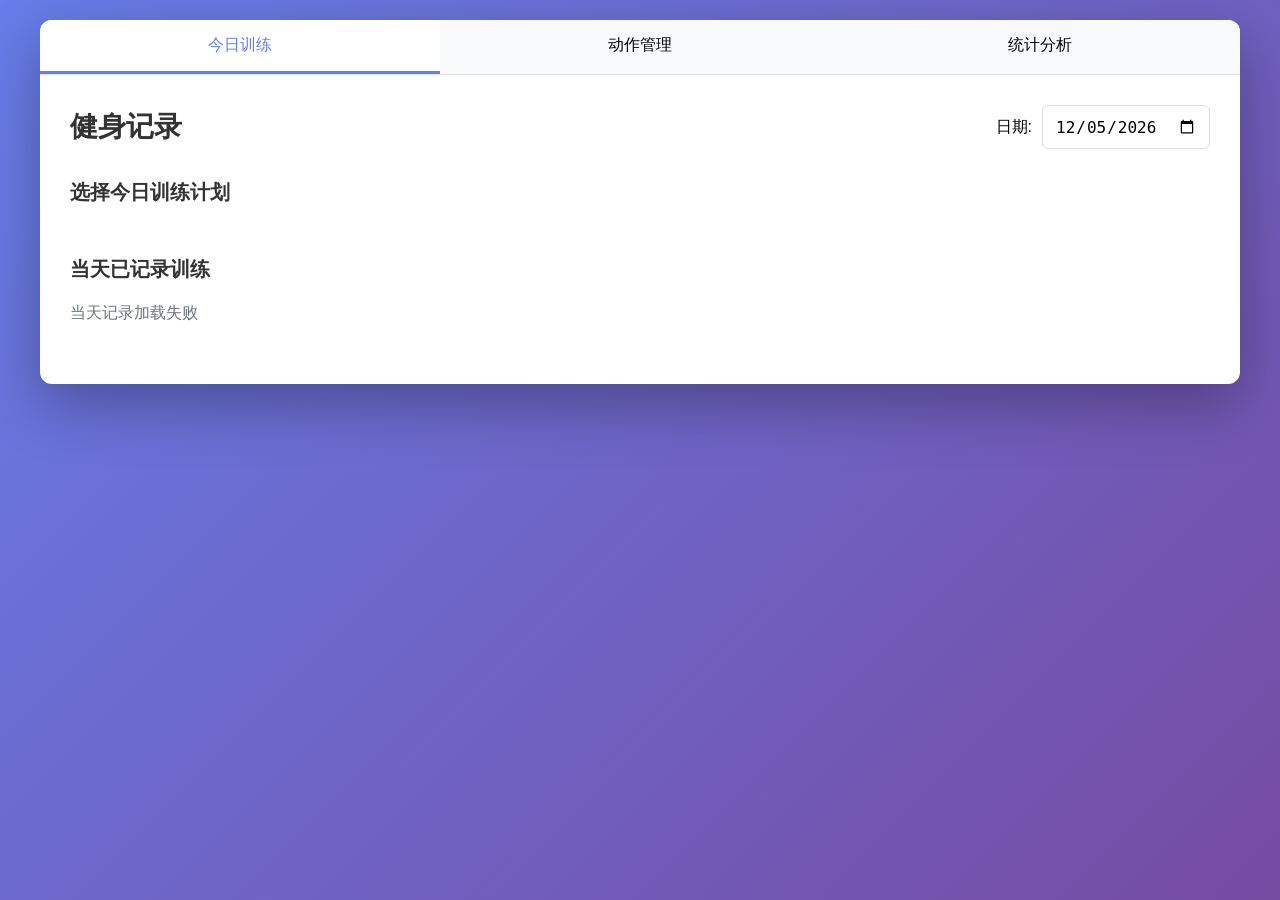
==== backend/frontend/index.html @ 57dc1bd8 "Initial fitness tracker snapshot" ====
<!DOCTYPE html>
<html lang="zh-CN">
<head>
    <meta charset="UTF-8">
    <meta name="viewport" content="width=device-width, initial-scale=1.0">
    <title>健身记录</title>
    <link rel="stylesheet" href="styles.css">
</head>
<body>
    <div class="container">
        <!-- 导航 -->
        <nav class="nav">
            <button class="nav-btn active" data-page="training">今日训练</button>
            <button class="nav-btn" data-page="exercises">动作管理</button>
            <button class="nav-btn" data-page="statistics">统计分析</button>
        </nav>

        <!-- 今日训练页面 -->
        <div id="page-training" class="page active">
            <div class="header">
                <h1>健身记录</h1>
                <div class="date-display">
                    <label>日期:</label>
                    <input type="date" id="training-date" />
                </div>
            </div>

            <div class="section">
                <h2>选择今日训练计划</h2>
                <div id="groups-container" class="groups-grid">
                    <!-- 动态加载动作组 -->
                </div>
            </div>

            <div class="section">
                <h2>当天已记录训练</h2>
                <div id="date-sessions-container" class="groups-grid">
                    <!-- 动态加载某天已保存训练 -->
                </div>
            </div>
        </div>

        <!-- 训练详情页面 (点击动作组后显示) -->
        <div id="page-training-detail" class="page">
            <div class="header">
                <button id="back-to-groups" class="back-btn">← 返回</button>
                <h1 id="group-name">胸肌训练</h1>
                <div class="date-display">
                    <input type="date" id="detail-date" />
                    <label>训练时长:</label>
                    <input type="number" inputmode="numeric" id="training-duration" value="40" min="1" />
                    <span class="unit-label-inline">分钟</span>
                </div>
            </div>

            <div id="exercises-list" class="exercises-list">
                <!-- 动态加载动作 -->
            </div>

            <div class="actions">
                <button id="cancel-session" class="btn btn-secondary">取消</button>
                <button id="save-session" class="btn btn-primary">保存本次训练</button>
            </div>
        </div>

        <!-- 动作管理页面 -->
        <div id="page-exercises" class="page">
            <div class="header">
                <h1>动作管理</h1>
                <button id="add-exercise-btn" class="btn btn-primary">添加动作</button>
            </div>

            <div class="section">
                <h2>动作库</h2>
                <div id="exercises-table-container"></div>
            </div>

            <div class="section">
                <h2>动作组</h2>
                <div id="groups-table-container"></div>
                <button id="add-group-btn" class="btn btn-primary">添加动作组</button>
            </div>
        </div>

        <!-- 统计分析页面 -->
        <div id="page-statistics" class="page">
            <div class="header">
                <h1>📊 统计分析</h1>
                <div class="date-display">
                    <label>统计周期:</label>
                    <select id="stats-period">
                        <option value="7">最近7天</option>
                        <option value="30" selected>最近30天</option>
                        <option value="90">最近90天</option>
                    </select>
                    <label>指数分位:</label>
                    <select id="stats-percentile">
                        <option value="95" selected>P95</option>
                        <option value="99">P99</option>
                    </select>
                </div>
            </div>

            <div class="stats-filter">
                <h2>筛选条件</h2>
                <select id="stats-type">
                    <option value="overview">总览统计</option>
                    <option value="muscle">按肌肉群筛选</option>
                    <option value="exercise">按动作筛选</option>
                </select>

                <select id="stats-target">
                    <option value="">全部</option>
                    <!-- 动态加载选项 -->
                </select>
            </div>

            <div class="stats-dashboard">
                <!-- 动态加载总体统计和最佳表现 -->
            </div>

            <div id="exercise-trend-section" class="stats-section" style="display: none;">
                <div class="section-title-row">
                    <h2>📈 动作趋势</h2>
                    <select id="exercise-trend-mode">
                        <option value="best" selected>最佳表现</option>
                        <option value="total">总容量</option>
                    </select>
                </div>
                <div id="volume-chart" class="chart-container-large">
                    <!-- 动作趋势图 -->
                </div>
            </div>

            <div class="stats-section">
                <h2>📅 训练日历</h2>
                <div id="training-calendar" class="calendar-view">
                    <!-- 训练日历 -->
                </div>
            </div>

            <div class="stats-section">
                <h2>📋 当天组明细</h2>
                <div id="day-records" class="day-records">
                    <p style="color: #6c757d;">点击训练日历中的日期查看当天组数</p>
                </div>
            </div>

            <div class="stats-actions">
                <button class="btn btn-primary" onclick="exportStatsReport()">📥 导出统计报告</button>
                <button class="btn btn-secondary" onclick="refreshStats()">🔄 刷新统计</button>
            </div>
        </div>

    </div>

    <!-- 添加动作弹窗 -->
    <div id="exercise-modal" class="modal">
        <div class="modal-content">
            <h2 id="exercise-modal-title">添加动作</h2>
            <form id="exercise-form">
                <div class="form-group">
                    <label>动作名称</label>
                    <input type="text" id="exercise-name" required />
                </div>
                <div class="form-group">
                    <label>训练肌肉部位</label>
                    <input type="text" id="exercise-muscle" required placeholder="如：胸肌、背部、腿部" />
                </div>
                <div class="form-group">
                    <label>单位类型</label>
                    <select id="exercise-unit" required>
                        <option value="kg">重量 (kg)</option>
                        <option value="reps">次数 (次)</option>
                        <option value="duration">持续时间 (秒)</option>
                    </select>
                </div>
                <div class="form-actions">
                    <button type="button" class="btn btn-secondary" onclick="closeModal('exercise-modal')">取消</button>
                    <button type="submit" class="btn btn-primary">保存</button>
                </div>
            </form>
        </div>
    </div>

    <!-- 添加动作组弹窗 -->
    <div id="group-modal" class="modal">
        <div class="modal-content">
            <h2 id="group-modal-title">添加动作组</h2>
            <form id="group-form">
                <div class="form-group">
                    <label>动作组名称</label>
                    <input type="text" id="group-form-name" required placeholder="如：胸肌训练" />
                </div>
                <div class="form-group">
                    <label>选择动作</label>
                    <div id="exercise-checkboxes" class="checkbox-list">
                        <!-- 动态加载动作复选框 -->
                    </div>
                </div>
                <div class="form-actions">
                    <button type="button" class="btn btn-secondary" onclick="closeModal('group-modal')">取消</button>
                    <button type="submit" class="btn btn-primary">保存</button>
                </div>
            </form>
        </div>
    </div>

    <script src="app.js"></script>
    <script src="stats.js"></script>
</body>
</html>
---- backend/frontend/styles.css ----
* {
    margin: 0;
    padding: 0;
    box-sizing: border-box;
    -webkit-tap-highlight-color: transparent;
}

body {
    font-family: -apple-system, BlinkMacSystemFont, 'Segoe UI', Roboto, 'Helvetica Neue', Arial, sans-serif;
    background: linear-gradient(135deg, #667eea 0%, #764ba2 100%);
    min-height: 100vh;
    padding: 20px;
    touch-action: manipulation;
}

.container {
    max-width: 1200px;
    margin: 0 auto;
    background: white;
    border-radius: 12px;
    box-shadow: 0 20px 60px rgba(0,0,0,0.3);
    overflow: hidden;
}

/* 导航 */
.nav {
    display: flex;
    background: #f8f9fa;
    border-bottom: 1px solid #dee2e6;
    position: sticky;
    top: 0;
    z-index: 20;
}

.nav-btn {
    flex: 1;
    padding: 15px;
    min-height: 52px;
    border: none;
    background: transparent;
    cursor: pointer;
    font-size: 16px;
    font-weight: 500;
    transition: all 0.3s;
    border-bottom: 3px solid transparent;
}

.nav-btn:hover {
    background: #e9ecef;
}

.nav-btn.active {
    background: white;
    border-bottom-color: #667eea;
    color: #667eea;
}

/* 页面 */
.page {
    display: none;
    padding: 30px;
}

.page.active {
    display: block;
}

/* 头部 */
.header {
    display: flex;
    justify-content: space-between;
    align-items: center;
    margin-bottom: 30px;
}

.header h1 {
    color: #333;
    font-size: 28px;
}

.date-display {
    display: flex;
    align-items: center;
    flex-wrap: wrap;
    gap: 10px;
}

.date-display input,
.date-display select {
    padding: 8px 12px;
    border: 1px solid #ddd;
    border-radius: 6px;
    font-size: 16px;
    min-height: 44px;
}

#training-duration {
    width: 86px;
}

.unit-label-inline {
    color: #667eea;
    font-size: 14px;
    font-weight: 600;
}

.back-btn {
    padding: 8px 16px;
    min-height: 44px;
    background: #6c757d;
    color: white;
    border: none;
    border-radius: 6px;
    cursor: pointer;
    font-size: 14px;
}

.back-btn:hover {
    background: #5a6268;
}

/* 按钮 */
.btn {
    padding: 10px 20px;
    min-height: 44px;
    border: none;
    border-radius: 6px;
    cursor: pointer;
    font-size: 14px;
    font-weight: 500;
    transition: all 0.3s;
}

.btn-primary {
    background: #667eea;
    color: white;
}

.btn-primary:hover {
    background: #5568d3;
    transform: translateY(-1px);
}

.btn-secondary {
    background: #6c757d;
    color: white;
}

.btn-secondary:hover {
    background: #5a6268;
}

.btn-danger {
    background: #dc3545;
    color: white;
}

.btn-danger:hover {
    background: #c82333;
}

.btn-sm {
    padding: 6px 12px;
    font-size: 12px;
    margin: 0 4px;
}

/* 动作组卡片 */
.section {
    margin-bottom: 30px;
}

.section h2 {
    color: #333;
    margin-bottom: 20px;
    font-size: 20px;
}

.section-title-row {
    display: flex;
    align-items: center;
    justify-content: space-between;
    gap: 12px;
    margin-bottom: 20px;
}

.section-title-row h2 {
    margin-bottom: 0;
}

.section-title-row select {
    max-width: 160px;
}

.groups-grid {
    display: grid;
    grid-template-columns: repeat(auto-fill, minmax(200px, 1fr));
    gap: 20px;
}

.group-card {
    background: linear-gradient(135deg, #667eea 0%, #764ba2 100%);
    color: white;
    padding: 20px;
    border-radius: 10px;
    cursor: pointer;
    transition: transform 0.3s, box-shadow 0.3s;
}

.group-card:hover {
    transform: translateY(-5px);
    box-shadow: 0 10px 25px rgba(102, 126, 234, 0.4);
}

.group-card h3 {
    font-size: 18px;
    margin-bottom: 10px;
}

.group-card p {
    opacity: 0.9;
    font-size: 14px;
}

.history-exercise-list {
    line-height: 1.5;
    overflow-wrap: anywhere;
}

/* 训练详情 */
.exercises-list {
    display: flex;
    flex-direction: column;
    gap: 20px;
}

.exercise-card {
    border: 1px solid #e0e0e0;
    border-radius: 10px;
    padding: 20px;
    background: #f8f9fa;
}

.exercise-header {
    display: flex;
    justify-content: space-between;
    align-items: center;
    margin-bottom: 15px;
}

.exercise-header h3 {
    color: #333;
    font-size: 18px;
}

.last-date {
    color: #6c757d;
    font-size: 14px;
}

.last-records {
    background: white;
    padding: 12px;
    border-radius: 6px;
    margin-bottom: 15px;
    font-size: 14px;
    color: #495057;
}

.last-records strong {
    color: #333;
    display: block;
    margin-bottom: 10px;
}

.records-grid {
    display: flex;
    flex-wrap: wrap;
    gap: 15px;
}

.record-item {
    display: flex;
    flex-direction: column;
    gap: 4px;
    padding: 8px 12px;
    background: #f8f9fa;
    border-radius: 4px;
    border-left: 3px solid #667eea;
}

.set-label {
    font-size: 12px;
    color: #6c757d;
    font-weight: 500;
}

.set-value {
    font-size: 16px;
    color: #333;
    font-weight: 600;
}

.current-records {
    background: white;
    padding: 15px;
    border-radius: 6px;
}

.record-toolbar {
    display: flex;
    justify-content: space-between;
    align-items: center;
    gap: 12px;
    margin-bottom: 12px;
}

.record-toolbar strong {
    color: #333;
}

.record-actions {
    display: flex;
    flex-wrap: wrap;
    gap: 8px;
    justify-content: flex-end;
}

.add-set-btn {
    padding: 6px 12px;
    min-height: 40px;
    background: #28a745;
    color: white;
    border: none;
    border-radius: 4px;
    cursor: pointer;
    font-size: 12px;
    margin-bottom: 10px;
}

.add-set-btn:hover {
    background: #218838;
}

.ghost-set-btn {
    padding: 6px 12px;
    min-height: 40px;
    background: #eef1f4;
    color: #495057;
    border: 1px solid #d8dde3;
    border-radius: 4px;
    cursor: pointer;
    font-size: 12px;
}

.ghost-set-btn:hover {
    background: #e2e7ec;
}

.sets-list {
    display: flex;
    flex-direction: column;
    gap: 8px;
}

.current-set {
    display: flex;
    align-items: center;
    gap: 12px;
    padding: 12px;
    background: #f8f9fa;
    border-radius: 6px;
    flex-wrap: wrap;
}

.set-number-label {
    min-width: 70px;
    font-size: 14px;
    color: #495057;
    font-weight: 600;
    background: #e9ecef;
    padding: 6px 10px;
    border-radius: 4px;
    text-align: center;
}

.input-group {
    display: flex;
    align-items: center;
    gap: 6px;
}

.input-group label {
    font-size: 13px;
    color: #6c757d;
    font-weight: 500;
    min-width: 35px;
}

.current-set input {
    width: 70px;
    padding: 6px 8px;
    border: 1px solid #ddd;
    border-radius: 4px;
    font-size: 16px;
    text-align: center;
    min-height: 42px;
}

.current-set input:focus {
    outline: none;
    border-color: #667eea;
    box-shadow: 0 0 0 2px rgba(102, 126, 234, 0.2);
}

.unit-label {
    font-size: 13px;
    color: #667eea;
    font-weight: 600;
    min-width: 25px;
    background: #e9ecef;
    padding: 6px 8px;
    border-radius: 4px;
    text-align: center;
}

.delete-set-btn {
    padding: 4px 8px;
    min-height: 40px;
    background: #dc3545;
    color: white;
    border: none;
    border-radius: 4px;
    cursor: pointer;
    font-size: 12px;
}

.delete-set-btn:hover {
    background: #c82333;
}

/* 底部操作 */
.actions {
    display: flex;
    justify-content: flex-end;
    gap: 15px;
    margin-top: 30px;
    padding-top: 20px;
    border-top: 1px solid #e0e0e0;
}

/* 表格 */
.data-table {
    width: 100%;
    min-width: 560px;
    border-collapse: collapse;
    margin-bottom: 20px;
}

.data-table th,
.data-table td {
    padding: 12px;
    text-align: left;
    border-bottom: 1px solid #e0e0e0;
}

.data-table th {
    background: #f8f9fa;
    font-weight: 600;
    color: #333;
}

.data-table tr:hover {
    background: #f8f9fa;
}

/* 弹窗 */
.modal {
    display: none;
    position: fixed;
    top: 0;
    left: 0;
    width: 100%;
    height: 100%;
    background: rgba(0,0,0,0.5);
    z-index: 1000;
    justify-content: center;
    align-items: center;
}

.modal.active {
    display: flex;
}

.modal-content {
    background: white;
    padding: 30px;
    border-radius: 12px;
    max-width: 500px;
    width: 90%;
    max-height: 90vh;
    overflow-y: auto;
    -webkit-overflow-scrolling: touch;
}

.modal-content h2 {
    margin-bottom: 20px;
    color: #333;
}

.form-group {
    margin-bottom: 20px;
}

.form-group label {
    display: block;
    margin-bottom: 8px;
    color: #333;
    font-weight: 500;
}

.form-group input[type="text"],
.form-group input[type="number"] {
    width: 100%;
    padding: 10px;
    border: 1px solid #ddd;
    border-radius: 6px;
    font-size: 14px;
}

.checkbox-list {
    display: flex;
    flex-direction: column;
    gap: 10px;
    max-height: 200px;
    overflow-y: auto;
    padding: 10px;
    background: #f8f9fa;
    border-radius: 6px;
}

.checkbox-list label {
    display: flex;
    align-items: center;
    gap: 8px;
    cursor: pointer;
}

.form-actions {
    display: flex;
    justify-content: flex-end;
    gap: 10px;
}

/* 进度查看 */
.progress-controls {
    display: flex;
    gap: 15px;
    margin-bottom: 30px;
}

.progress-controls select {
    flex: 1;
    padding: 10px;
    border: 1px solid #ddd;
    border-radius: 6px;
    font-size: 14px;
}

.progress-charts {
    display: flex;
    flex-direction: column;
    gap: 30px;
}

.chart-container {
    background: #f8f9fa;
    padding: 20px;
    border-radius: 10px;
}

.chart-container h3 {
    color: #333;
    margin-bottom: 15px;
    font-size: 16px;
}

.chart {
    background: white;
    padding: 20px;
    border-radius: 6px;
    margin-bottom: 15px;
}

.simple-chart {
    display: flex;
    align-items: flex-end;
    gap: 20px;
    height: 150px;
    padding: 20px;
    border-bottom: 1px solid #ddd;
}

.chart-bar {
    flex: 1;
    display: flex;
    flex-direction: column;
    align-items: center;
    gap: 8px;
}

.bar {
    width: 40px;
    background: linear-gradient(135deg, #667eea 0%, #764ba2 100%);
    border-radius: 4px 4px 0 0;
    transition: height 0.3s;
}

.value {
    font-size: 12px;
    font-weight: 600;
    color: #333;
}

.date {
    font-size: 11px;
    color: #6c757d;
}

.exercise-progress {
    background: #f8f9fa;
    padding: 15px;
    border-radius: 8px;
    margin-bottom: 15px;
}

.exercise-progress h3 {
    color: #333;
    margin-bottom: 8px;
}

.exercise-progress p {
    color: #6c757d;
    font-size: 14px;
}

/* 响应式 */
@media (max-width: 768px) {
    body {
        padding: 0;
        background: #f2f4f7;
    }

    .container {
        min-height: 100vh;
        border-radius: 0;
        box-shadow: none;
    }

    .page {
        padding: 14px;
    }

    .header {
        margin-bottom: 18px;
    }

    .header h1 {
        font-size: 22px;
    }

    .section {
        margin-bottom: 20px;
    }

    .section h2,
    .stats-section h2 {
        font-size: 18px;
        margin-bottom: 14px;
    }

    .groups-grid {
        grid-template-columns: 1fr;
        gap: 12px;
    }

    .group-card {
        padding: 18px;
        min-height: 76px;
        border-radius: 8px;
    }

    .exercises-list {
        gap: 14px;
    }

    .exercise-card {
        padding: 14px;
        border-radius: 8px;
    }

    .exercise-header {
        align-items: flex-start;
        flex-direction: column;
        gap: 6px;
    }

    .records-grid {
        gap: 8px;
    }

    .record-item {
        min-width: 88px;
        padding: 8px 10px;
    }

    .current-records {
        padding: 12px;
    }

    .current-set {
        display: grid;
        grid-template-columns: 1fr auto;
        gap: 10px;
        align-items: center;
        padding: 10px;
    }

    .set-number-label {
        min-width: 0;
        width: fit-content;
        grid-column: 1;
    }

    .input-group {
        display: grid;
        grid-column: 1 / -1;
        grid-template-columns: 48px minmax(0, 1fr) 42px;
        gap: 8px;
        width: 100%;
    }

    .input-group label {
        min-width: 0;
    }

    .current-set input {
        width: 100%;
    }

    .delete-set-btn {
        grid-column: 2;
        grid-row: 1;
        min-width: 56px;
    }

    .record-toolbar {
        align-items: flex-start;
        flex-direction: column;
    }

    .record-actions {
        justify-content: flex-start;
        width: 100%;
    }

    .record-actions button {
        flex: 1;
        min-width: 82px;
    }

    .simple-chart {
        overflow-x: auto;
    }

    .header {
        flex-direction: column;
        align-items: flex-start;
        gap: 15px;
    }

    .actions {
        position: sticky;
        bottom: 0;
        z-index: 15;
        flex-direction: column;
        background: white;
        margin: 18px -14px 0;
        padding: 10px 14px calc(10px + env(safe-area-inset-bottom));
        box-shadow: 0 -8px 20px rgba(0, 0, 0, 0.08);
    }

    .actions button {
        width: 100%;
    }

    .data-table {
        display: block;
        overflow-x: auto;
        -webkit-overflow-scrolling: touch;
    }

    .modal-content {
        width: 94%;
        padding: 20px;
    }
}

/* 统计分析页面样式 */
.stats-dashboard {
    display: grid;
    grid-template-columns: repeat(auto-fit, minmax(200px, 1fr));
    gap: 20px;
    margin-bottom: 30px;
}

.stats-card {
    background: linear-gradient(135deg, #667eea 0%, #764ba2 100%);
    color: white;
    padding: 20px;
    border-radius: 10px;
    text-align: center;
    box-shadow: 0 4px 6px rgba(0,0,0,0.1);
}

.stats-card h3 {
    font-size: 14px;
    margin-bottom: 10px;
    opacity: 0.9;
}

.stats-card.score-card {
    background: linear-gradient(135deg, #f093fb 0%, #f5576c 100%);
}

.score-value {
    font-size: 48px;
    font-weight: bold;
    margin: 10px 0;
}

.score-label {
    font-size: 16px;
    opacity: 0.8;
}

.stat-value {
    font-size: 32px;
    font-weight: 600;
    margin: 10px 0;
}

.stats-section {
    background: white;
    padding: 20px;
    border-radius: 10px;
    margin-bottom: 20px;
    box-shadow: 0 2px 4px rgba(0,0,0,0.1);
}

.stats-section h2 {
    color: #333;
    margin-bottom: 20px;
    font-size: 20px;
    border-bottom: 2px solid #667eea;
    padding-bottom: 10px;
}

.stats-row {
    display: grid;
    grid-template-columns: 1fr 1fr;
    gap: 20px;
}

.stats-section.half {
    margin-bottom: 0;
}

.chart-container-large {
    min-height: 300px;
    background: #f8f9fa;
    border-radius: 6px;
    padding: 20px;
}

.records-list {
    max-height: 400px;
    overflow-y: auto;
}

.record-item-stat {
    background: #f8f9fa;
    padding: 12px;
    margin-bottom: 10px;
    border-radius: 6px;
    border-left: 3px solid #28a745;
}

.record-item-stat h4 {
    color: #333;
    margin-bottom: 8px;
    font-size: 14px;
}

.record-item-stat p {
    color: #6c757d;
    font-size: 13px;
    margin: 4px 0;
}

.record-item-stat strong {
    color: #28a745;
}

.balance-chart {
    display: flex;
    flex-wrap: wrap;
    gap: 10px;
}

.balance-item {
    flex: 1;
    min-width: 120px;
    background: #f8f9fa;
    padding: 15px;
    border-radius: 6px;
    text-align: center;
}

.balance-item-name {
    font-size: 14px;
    color: #6c757d;
    margin-bottom: 8px;
}

.balance-item-value {
    font-size: 24px;
    font-weight: 600;
    color: #667eea;
}

.balance-item-bar {
    height: 8px;
    background: #e9ecef;
    border-radius: 4px;
    margin-top: 8px;
    overflow: hidden;
}

.balance-item-fill {
    height: 100%;
    background: linear-gradient(90deg, #667eea, #764ba2);
    transition: width 0.3s;
}

.calendar-view {
    display: flex;
    flex-direction: column;
    gap: 14px;
}

.heatmap-header {
    display: flex;
    justify-content: space-between;
    align-items: flex-start;
    gap: 16px;
}

.heatmap-header h3 {
    margin: 0 0 6px;
    color: #333;
    font-size: 16px;
}

.heatmap-header p {
    margin: 0;
    color: #6c757d;
    font-size: 13px;
}

.heatmap-legend {
    display: flex;
    align-items: center;
    gap: 5px;
    color: #6c757d;
    font-size: 12px;
    white-space: nowrap;
}

.legend-square {
    width: 12px;
    height: 12px;
    border-radius: 3px;
    border: 1px solid rgba(27, 31, 35, 0.06);
}

.heatmap-grid {
    display: grid;
    grid-template-columns: repeat(auto-fill, 18px);
    gap: 6px;
    align-items: center;
}

.heatmap-day {
    width: 18px;
    height: 18px;
    border-radius: 4px;
    border: 1px solid rgba(27, 31, 35, 0.06);
    display: flex;
    align-items: center;
    justify-content: center;
    font-size: 9px;
    line-height: 1;
    color: rgba(0, 0, 0, 0.45);
    cursor: pointer;
}

.heatmap-day.level-0,
.legend-square.level-0 {
    background: #ebedf0;
}

.heatmap-day.level-1,
.legend-square.level-1 {
    background: #9be9a8;
}

.heatmap-day.level-2,
.legend-square.level-2 {
    background: #40c463;
}

.heatmap-day.level-3,
.legend-square.level-3 {
    background: #30a14e;
    color: white;
}

.heatmap-day.level-4,
.legend-square.level-4 {
    background: #216e39;
    color: white;
}

.heatmap-day.today {
    box-shadow: 0 0 0 2px #0969da;
}

.heatmap-day.selected {
    box-shadow: 0 0 0 2px #667eea;
}

.day-records h3 {
    margin: 0;
    color: #333;
}

.day-records-header {
    display: flex;
    align-items: center;
    justify-content: space-between;
    gap: 12px;
    margin-bottom: 15px;
}

.day-records-table th,
.day-records-table td {
    white-space: nowrap;
}

.recommendations-list {
    display: flex;
    flex-direction: column;
    gap: 12px;
}

.recommendation-item {
    background: #f8f9fa;
    padding: 15px;
    border-radius: 6px;
    border-left: 4px solid #667eea;
}

.recommendation-item.positive {
    border-left-color: #28a745;
}

.recommendation-item.warning {
    border-left-color: #ffc107;
}

.recommendation-item.danger {
    border-left-color: #dc3545;
}

.recommendation-item p {
    margin: 0;
    color: #495057;
    line-height: 1.5;
}

.weight-tracker {
    display: flex;
    flex-direction: column;
    gap: 20px;
}

.weight-input-section {
    display: flex;
    gap: 10px;
    align-items: center;
    flex-wrap: wrap;
}

.weight-input-section input {
    flex: 1;
    min-width: 150px;
    padding: 10px;
    border: 1px solid #ddd;
    border-radius: 6px;
    font-size: 14px;
}

.stats-actions {
    display: flex;
    gap: 15px;
    justify-content: center;
    margin-top: 30px;
    padding-top: 20px;
    border-top: 1px solid #e0e0e0;
}

.stats-actions button {
    padding: 12px 30px;
    font-size: 16px;
}

@media (max-width: 768px) {
    .stats-row {
        grid-template-columns: 1fr;
    }

    .stats-dashboard {
        grid-template-columns: 1fr 1fr;
    }

    .calendar-view {
        gap: 12px;
    }

    .heatmap-header {
        flex-direction: column;
        align-items: flex-start;
    }

    .heatmap-grid {
        grid-template-columns: repeat(auto-fill, 16px);
        gap: 5px;
    }

    .heatmap-day {
        width: 16px;
        height: 16px;
        font-size: 8px;
    }

    .weight-input-section {
        flex-direction: column;
    }

    .weight-input-section input,
    .weight-input-section button {
        width: 100%;
    }

    .stats-actions {
        flex-direction: column;
    }

    .stats-actions button {
        width: 100%;
    }

    .day-records-header {
        align-items: stretch;
        flex-direction: column;
    }

    .line-chart-container {
        height: 250px !important;
    }

    .chart-stats {
        grid-template-columns: 1fr !important;
    }
}

/* 折线图样式 */
.chart-legend {
    display: flex;
    gap: 20px;
    justify-content: center;
    margin-bottom: 20px;
    flex-wrap: wrap;
}

.legend-item {
    display: flex;
    align-items: center;
    gap: 8px;
    font-size: 14px;
}

.legend-color {
    width: 20px;
    height: 3px;
    border-radius: 2px;
}

.line-chart-container {
    position: relative;
    width: 100%;
    height: 350px;
    margin: 20px 0;
    display: flex;
    flex-direction: column;
    gap: 10px;
}

.line-chart {
    width: 100%;
    height: 300px;
    flex: 1 1 auto;
    background: linear-gradient(to bottom, #f8f9fa, #ffffff);
    border-radius: 8px;
    overflow: visible;
}

.chart-x-axis {
    position: relative;
    height: 30px;
    flex: 0 0 30px;
}

.chart-x-axis span {
    position: absolute;
    transform: translateX(-50%);
    font-size: 12px;
    color: #6c757d;
}

.chart-grid-line {
    stroke: #dfe5eb;
    stroke-width: 1;
    vector-effect: non-scaling-stroke;
}

.chart-axis-label {
    fill: #6c757d;
    font-size: 11px;
    font-weight: 500;
}

.chart-point-label {
    fill: #333;
    font-size: 12px;
    font-weight: 700;
    paint-order: stroke;
    stroke: #fff;
    stroke-width: 4px;
    stroke-linejoin: round;
}

.line-chart-container {
    cursor: zoom-in;
}

.chart-image-modal {
    display: none;
    position: fixed;
    inset: 0;
    z-index: 2000;
    background: rgba(0, 0, 0, 0.86);
    align-items: center;
    justify-content: center;
    padding: 16px;
}

.chart-image-modal.active {
    display: flex;
}

.chart-image-content {
    position: relative;
    width: min(96vw, 1100px);
    max-height: 92vh;
    display: flex;
    align-items: center;
    justify-content: center;
}

.chart-image-content img {
    display: block;
    width: 100%;
    height: auto;
    max-height: 88vh;
    background: #fff;
    border-radius: 8px;
}

.chart-image-close {
    position: absolute;
    top: -44px;
    right: 0;
    border: 0;
    border-radius: 6px;
    background: #ffffff;
    color: #333;
    padding: 9px 14px;
    font-weight: 600;
    cursor: pointer;
}

@media (max-width: 760px) and (orientation: portrait) {
    .chart-image-content {
        width: 92vh;
        max-height: 92vw;
        transform: rotate(90deg);
    }

    .chart-image-content img {
        max-height: 82vw;
    }
}

.chart-stats {
    display: grid;
    grid-template-columns: repeat(auto-fit, minmax(220px, 1fr));
    gap: 20px;
    margin-top: 30px;
}

.stat-item {
    background: #f8f9fa;
    padding: 20px;
    border-radius: 8px;
    border-left: 4px solid #667eea;
}

.stat-item h4 {
    margin-bottom: 15px;
    color: #333;
    font-size: 16px;
}

.stat-item p {
    margin: 8px 0;
    font-size: 14px;
    color: #6c757d;
}

.stat-item strong {
    color: #333;
    font-weight: 600;
}
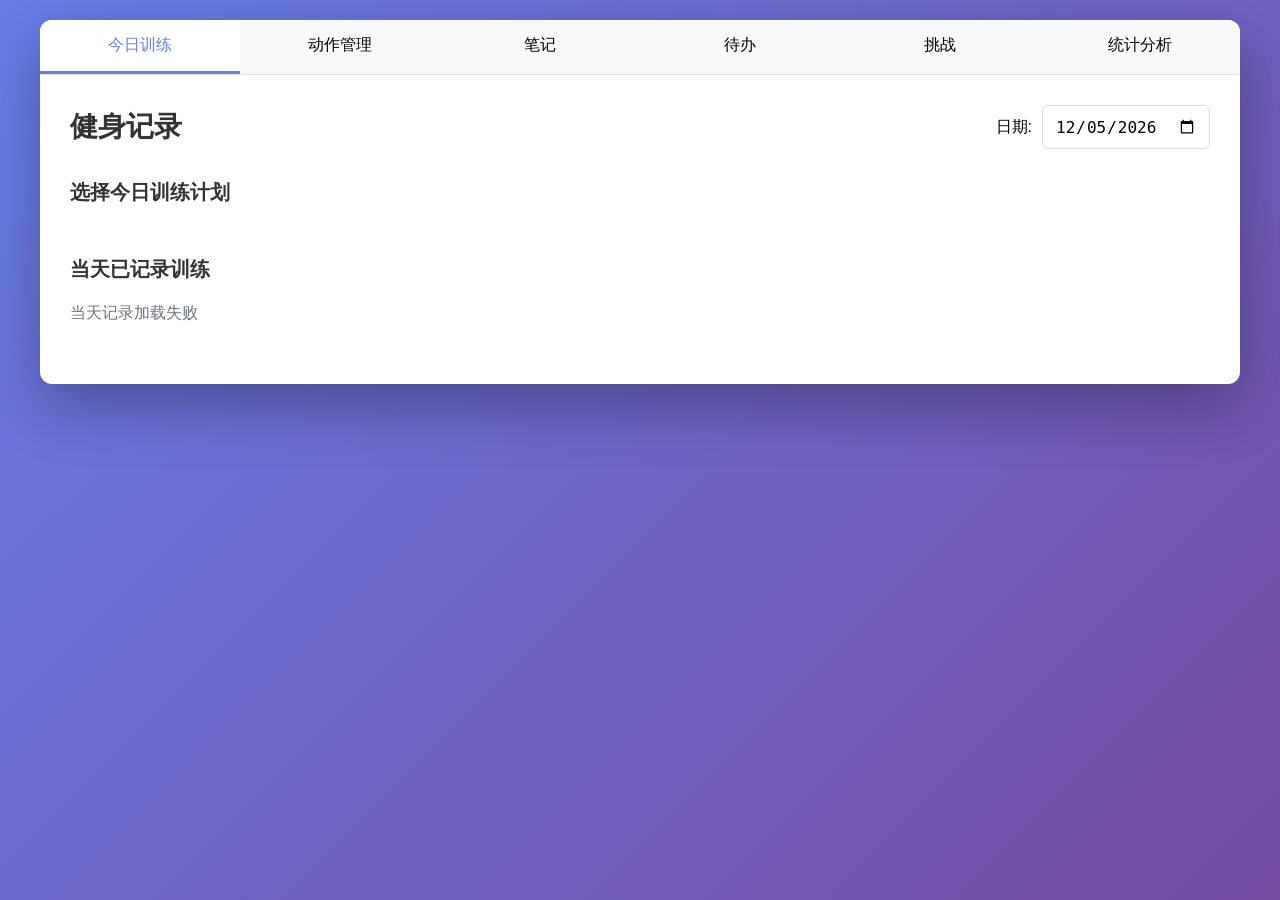
==== commit 4a4157f0: "feat: add challenge tracking and merge remote data" ====
--- a/backend/frontend/index.html
+++ b/backend/frontend/index.html
@@ -12,6 +12,9 @@
         <nav class="nav">
             <button class="nav-btn active" data-page="training">今日训练</button>
             <button class="nav-btn" data-page="exercises">动作管理</button>
+            <button class="nav-btn" data-page="notes">笔记</button>
+            <button class="nav-btn" data-page="todos">待办</button>
+            <button class="nav-btn" data-page="challenges">挑战</button>
             <button class="nav-btn" data-page="statistics">统计分析</button>
         </nav>
 
@@ -79,6 +82,110 @@
                 <h2>动作组</h2>
                 <div id="groups-table-container"></div>
                 <button id="add-group-btn" class="btn btn-primary">添加动作组</button>
+            </div>
+        </div>
+
+        <!-- 笔记页面 -->
+        <div id="page-notes" class="page">
+            <div class="header">
+                <h1>笔记</h1>
+                <div class="note-tag-create">
+                    <input type="text" id="note-tag-name" placeholder="新标签" />
+                    <button id="add-note-tag-btn" class="btn btn-primary">添加标签</button>
+                </div>
+            </div>
+
+            <div class="notes-layout">
+                <div class="note-tags-panel">
+                    <div class="section">
+                        <h2>常用标签</h2>
+                        <div id="popular-note-tags" class="note-tag-list"></div>
+                    </div>
+                    <div class="section">
+                        <h2>全部标签</h2>
+                        <div id="all-note-tags" class="note-tag-list"></div>
+                    </div>
+                </div>
+
+                <div class="note-editor-panel">
+                    <div class="note-editor-header">
+                        <h2 id="current-note-tag">选择标签</h2>
+                        <div class="note-editor-actions">
+                            <button id="new-note-btn" class="btn btn-secondary" disabled>新建笔记</button>
+                            <span id="note-save-status" class="note-save-status">未选择</span>
+                        </div>
+                    </div>
+                    <textarea id="note-content" class="note-content" disabled placeholder="选择标签后记录笔记"></textarea>
+                    <div class="note-history-panel">
+                        <div class="note-history-header">
+                            <h2>历史笔记</h2>
+                        </div>
+                        <div id="note-history-list" class="note-history-list">
+                            <p class="empty-hint">选择标签后查看历史笔记</p>
+                        </div>
+                    </div>
+                </div>
+            </div>
+        </div>
+
+        <!-- 待办页面 -->
+        <div id="page-todos" class="page">
+            <div class="header">
+                <h1>待办事项</h1>
+                <form id="todo-create-form" class="todo-create">
+                    <input type="text" id="todo-title" placeholder="新增待办事项" autocomplete="off" />
+                    <button type="submit" class="btn btn-primary">添加</button>
+                </form>
+            </div>
+
+            <div class="section">
+                <div class="section-title-row">
+                    <h2>待办</h2>
+                    <span id="todo-summary" class="todo-summary">0 项</span>
+                </div>
+                <div id="todo-active-list" class="todo-list">
+                    <p class="empty-hint">暂无待办事项</p>
+                </div>
+            </div>
+
+            <div class="section">
+                <div class="section-title-row">
+                    <h2>已完成列表</h2>
+                </div>
+                <button id="show-completed-todos-btn" class="todo-completed-entry" type="button">
+                    <span>已完成列表</span>
+                    <strong id="todo-completed-count">0 项</strong>
+                </button>
+            </div>
+        </div>
+
+        <div id="page-challenges" class="page">
+            <div class="header">
+                <h1>每日挑战</h1>
+                <div class="date-display">
+                    <label>日期:</label>
+                    <input type="date" id="challenge-date" />
+                </div>
+            </div>
+
+            <div class="section challenge-create-section">
+                <h2>新建挑战</h2>
+                <form id="challenge-create-form" class="challenge-create-form">
+                    <input type="text" id="challenge-name" placeholder="挑战名称，例如：7天生活习惯" autocomplete="off" />
+                    <label class="challenge-days-label">周期 <input type="number" id="challenge-days" min="1" max="366" value="7" inputmode="numeric" /> 天</label>
+                    <textarea id="challenge-items" rows="4" placeholder="每行一个事项，例如：&#10;刷牙&#10;剪指甲&#10;读书一小时" required></textarea>
+                    <button type="submit" class="btn btn-primary">创建挑战</button>
+                </form>
+            </div>
+
+            <div class="section">
+                <div class="section-title-row">
+                    <h2>当天挑战</h2>
+                    <span id="challenge-day-summary" class="todo-summary">0 / 0 · 0%</span>
+                </div>
+                <div id="challenge-day-list" class="challenge-day-list">
+                    <p class="empty-hint">当天没有挑战事项</p>
+                </div>
             </div>
         </div>
 
@@ -105,8 +212,14 @@
                 <h2>筛选条件</h2>
                 <select id="stats-type">
                     <option value="overview">总览统计</option>
+                    <option value="todos">待办</option>
+                    <option value="challenges">挑战</option>
                     <option value="muscle">按肌肉群筛选</option>
                     <option value="exercise">按动作筛选</option>
+                </select>
+
+                <select id="stats-muscle-target" style="display: none;">
+                    <option value="">全部肌肉位置</option>
                 </select>
 
                 <select id="stats-target">
@@ -133,16 +246,16 @@
             </div>
 
             <div class="stats-section">
-                <h2>📅 训练日历</h2>
+                <h2>📅 日历</h2>
                 <div id="training-calendar" class="calendar-view">
-                    <!-- 训练日历 -->
+                    <!-- 日历 -->
                 </div>
             </div>
 
             <div class="stats-section">
-                <h2>📋 当天组明细</h2>
+                <h2>📋 当天明细</h2>
                 <div id="day-records" class="day-records">
-                    <p style="color: #6c757d;">点击训练日历中的日期查看当天组数</p>
+                    <p style="color: #6c757d;">点击日历中的日期查看当天明细</p>
                 </div>
             </div>
 
@@ -175,7 +288,14 @@
                         <option value="duration">持续时间 (秒)</option>
                     </select>
                 </div>
+                <div class="form-group">
+                    <label>所属动作组</label>
+                    <div id="exercise-group-checkboxes" class="checkbox-list">
+                        <!-- 动态加载动作组复选框 -->
+                    </div>
+                </div>
                 <div class="form-actions">
+                    <button type="button" id="delete-exercise-modal-btn" class="btn btn-danger">删除动作</button>
                     <button type="button" class="btn btn-secondary" onclick="closeModal('exercise-modal')">取消</button>
                     <button type="submit" class="btn btn-primary">保存</button>
                 </div>
@@ -206,6 +326,18 @@
         </div>
     </div>
 
+    <div id="todo-completed-modal" class="modal">
+        <div class="modal-content todo-completed-modal-content">
+            <h2>已完成列表</h2>
+            <div id="todo-completed-modal-list" class="todo-completed-modal-list">
+                <p class="empty-hint">暂无已完成事项</p>
+            </div>
+            <div class="form-actions">
+                <button type="button" class="btn btn-secondary" onclick="closeModal('todo-completed-modal')">关闭</button>
+            </div>
+        </div>
+    </div>
+
     <script src="app.js"></script>
     <script src="stats.js"></script>
 </body>
--- a/backend/frontend/styles.css
+++ b/backend/frontend/styles.css
@@ -146,17 +146,17 @@
     color: white;
 }
 
-.btn-secondary:hover {
-    background: #5a6268;
-}
-
 .btn-danger {
     background: #dc3545;
     color: white;
 }
 
 .btn-danger:hover {
-    background: #c82333;
+    background: #bb2d3b;
+}
+
+.btn-secondary:hover {
+    background: #5a6268;
 }
 
 .btn-sm {
@@ -357,6 +357,31 @@
     background: #e2e7ec;
 }
 
+.save-exercise-btn {
+    padding: 6px 12px;
+    min-height: 40px;
+    background: #667eea;
+    color: white;
+    border: none;
+    border-radius: 4px;
+    cursor: pointer;
+    font-size: 12px;
+}
+
+.save-exercise-btn:hover {
+    background: #5268d8;
+}
+
+.save-exercise-btn:disabled {
+    cursor: not-allowed;
+    opacity: 0.75;
+}
+
+.exercise-card-saved {
+    border-color: #6fcf97;
+    box-shadow: 0 0 0 2px rgba(111, 207, 151, 0.18);
+}
+
 .sets-list {
     display: flex;
     flex-direction: column;
@@ -472,6 +497,45 @@
 
 .data-table tr:hover {
     background: #f8f9fa;
+}
+
+.management-list {
+    display: flex;
+    flex-direction: column;
+    gap: 10px;
+}
+
+.management-item {
+    display: flex;
+    justify-content: space-between;
+    align-items: center;
+    gap: 16px;
+    padding: 14px;
+    border: 1px solid #e0e0e0;
+    border-radius: 6px;
+    background: #fff;
+}
+
+.management-info {
+    min-width: 0;
+}
+
+.management-title {
+    color: #333;
+    font-size: 16px;
+    font-weight: 600;
+    margin-bottom: 4px;
+}
+
+.management-meta {
+    color: #6c757d;
+    font-size: 13px;
+}
+
+.management-actions {
+    display: flex;
+    flex: 0 0 auto;
+    gap: 8px;
 }
 
 /* 弹窗 */
@@ -546,10 +610,489 @@
     cursor: pointer;
 }
 
+.empty-hint {
+    color: #6c757d;
+    margin: 0;
+}
+
 .form-actions {
     display: flex;
     justify-content: flex-end;
     gap: 10px;
+}
+
+.note-tag-create {
+    display: flex;
+    gap: 10px;
+    align-items: center;
+}
+
+.note-tag-create input {
+    min-height: 44px;
+    width: 180px;
+    padding: 8px 12px;
+    border: 1px solid #ddd;
+    border-radius: 6px;
+    font-size: 14px;
+}
+
+.notes-layout {
+    display: grid;
+    grid-template-columns: 300px minmax(0, 1fr);
+    gap: 24px;
+    align-items: start;
+}
+
+.note-tags-panel .section {
+    margin-bottom: 20px;
+}
+
+.note-tag-list {
+    display: flex;
+    flex-wrap: wrap;
+    gap: 8px;
+}
+
+.note-tag-btn {
+    min-height: 38px;
+    padding: 8px 12px;
+    border: 1px solid #d8dce2;
+    border-radius: 6px;
+    background: #f8f9fa;
+    color: #333;
+    cursor: pointer;
+    font-size: 14px;
+}
+
+.note-tag-btn.active {
+    border-color: #667eea;
+    background: #eef1ff;
+    color: #4d5fd3;
+    font-weight: 600;
+}
+
+.note-editor-panel {
+    min-height: 520px;
+    display: flex;
+    flex-direction: column;
+    gap: 12px;
+}
+
+.note-editor-header {
+    display: flex;
+    justify-content: space-between;
+    align-items: center;
+    gap: 12px;
+}
+
+.note-editor-actions {
+    display: flex;
+    align-items: center;
+    gap: 10px;
+    flex-wrap: wrap;
+    justify-content: flex-end;
+}
+
+.note-save-status {
+    color: #6c757d;
+    font-size: 14px;
+}
+
+.note-content {
+    width: 100%;
+    min-height: 460px;
+    resize: vertical;
+    padding: 14px;
+    border: 1px solid #ddd;
+    border-radius: 6px;
+    font-size: 16px;
+    line-height: 1.6;
+    font-family: inherit;
+}
+
+.note-content:disabled {
+    background: #f8f9fa;
+    color: #6c757d;
+}
+
+.note-history-panel {
+    display: flex;
+    flex-direction: column;
+    gap: 10px;
+}
+
+.note-history-header {
+    display: flex;
+    align-items: center;
+    justify-content: space-between;
+}
+
+.note-history-header h2 {
+    margin: 0;
+    color: #333;
+    font-size: 18px;
+}
+
+.note-history-list {
+    display: flex;
+    flex-direction: column;
+    gap: 10px;
+    max-height: 360px;
+    overflow-y: auto;
+}
+
+.note-history-item {
+    padding: 12px;
+    border: 1px solid #e0e0e0;
+    border-radius: 6px;
+    background: #f8f9fa;
+}
+
+.note-history-item.editing {
+    background: #fff;
+    border-color: #b8c0ff;
+}
+
+.note-history-title-row {
+    display: flex;
+    align-items: flex-start;
+    justify-content: space-between;
+    gap: 12px;
+    margin-bottom: 8px;
+}
+
+.note-history-summary {
+    color: #222;
+    font-size: 15px;
+    font-weight: 600;
+    line-height: 1.4;
+    word-break: break-word;
+}
+
+.note-history-time {
+    color: #6c757d;
+    font-size: 12px;
+    margin-top: 4px;
+}
+
+.note-history-actions {
+    display: flex;
+    gap: 8px;
+    flex: 0 0 auto;
+}
+
+.btn-small {
+    min-height: 32px;
+    padding: 5px 10px;
+    font-size: 13px;
+}
+
+.note-history-content {
+    color: #333;
+    font-size: 14px;
+    line-height: 1.5;
+    white-space: pre-wrap;
+    word-break: break-word;
+}
+
+.note-history-edit {
+    width: 100%;
+    min-height: 150px;
+    resize: vertical;
+    padding: 10px;
+    border: 1px solid #d8dce2;
+    border-radius: 6px;
+    font-size: 14px;
+    line-height: 1.5;
+    font-family: inherit;
+}
+
+.todo-create {
+    display: flex;
+    gap: 10px;
+    align-items: center;
+    flex-wrap: wrap;
+}
+
+.todo-create input {
+    min-height: 44px;
+    padding: 8px 12px;
+    border: 1px solid #ddd;
+    border-radius: 6px;
+    font-size: 14px;
+}
+
+.todo-create input[type="text"] {
+    width: 260px;
+}
+
+.todo-summary {
+    color: #6c757d;
+    font-size: 14px;
+    font-weight: 600;
+}
+
+.todo-list {
+    display: flex;
+    flex-direction: column;
+    gap: 10px;
+}
+
+.todo-item {
+    display: grid;
+    grid-template-columns: 44px minmax(0, 1fr) auto;
+    align-items: center;
+    gap: 12px;
+    padding: 14px;
+    border: 1px solid #e0e0e0;
+    border-radius: 6px;
+    background: #fff;
+}
+
+.todo-item.completed {
+    background: #f8f9fa;
+}
+
+.todo-check {
+    display: flex;
+    justify-content: center;
+    align-items: center;
+}
+
+.todo-check input {
+    width: 22px;
+    height: 22px;
+    accent-color: #667eea;
+    cursor: pointer;
+}
+
+.todo-main {
+    min-width: 0;
+}
+
+.todo-title {
+    color: #333;
+    font-size: 16px;
+    line-height: 1.4;
+    word-break: break-word;
+}
+
+.todo-item.completed .todo-title {
+    color: #6c757d;
+    text-decoration: line-through;
+}
+
+.todo-time {
+    color: #6c757d;
+    font-size: 12px;
+    margin-top: 4px;
+}
+
+.todo-edit-input {
+    width: 100%;
+    min-height: 42px;
+    padding: 8px 10px;
+    border: 1px solid #b8c0ff;
+    border-radius: 6px;
+    font-size: 16px;
+}
+
+.todo-edit-fields {
+    display: block;
+}
+
+.todo-edit-input:focus {
+    outline: none;
+    box-shadow: 0 0 0 2px rgba(102, 126, 234, 0.16);
+}
+
+.todo-actions {
+    display: flex;
+    gap: 8px;
+}
+
+.todo-completed-entry {
+    width: 100%;
+    min-height: 54px;
+    display: flex;
+    align-items: center;
+    justify-content: space-between;
+    gap: 12px;
+    padding: 14px 16px;
+    border: 1px solid #d8dce2;
+    border-radius: 6px;
+    background: #fff;
+    color: #333;
+    cursor: pointer;
+    font-size: 16px;
+}
+
+.todo-completed-entry:hover {
+    border-color: #667eea;
+    background: #f8f9ff;
+}
+
+.todo-completed-entry strong {
+    color: #667eea;
+    font-size: 14px;
+}
+
+.todo-completed-modal-content {
+    max-width: 760px;
+}
+
+.todo-completed-modal-list {
+    display: flex;
+    flex-direction: column;
+    gap: 16px;
+    max-height: 62vh;
+    overflow-y: auto;
+    margin-bottom: 18px;
+}
+
+.todo-completed-date-group h3 {
+    color: #333;
+    font-size: 16px;
+    margin-bottom: 10px;
+}
+
+.todo-completed-date-group .todo-item {
+    grid-template-columns: minmax(0, 1fr) auto;
+}
+
+.challenge-create-form {
+    display: grid;
+    grid-template-columns: minmax(220px, 1fr) auto;
+    gap: 12px;
+    align-items: start;
+}
+
+.challenge-create-form input,
+.challenge-create-form textarea {
+    width: 100%;
+    min-height: 44px;
+    padding: 10px 12px;
+    border: 1px solid #ddd;
+    border-radius: 6px;
+    font: inherit;
+}
+
+.challenge-create-form textarea {
+    grid-column: 1 / -1;
+    resize: vertical;
+}
+
+.challenge-days-label {
+    min-height: 44px;
+    display: flex;
+    align-items: center;
+    gap: 6px;
+    color: #495057;
+    white-space: nowrap;
+}
+
+.challenge-days-label input {
+    width: 76px;
+}
+
+.challenge-create-form .btn {
+    grid-column: 1 / -1;
+    justify-self: start;
+}
+
+.challenge-day-list {
+    display: flex;
+    flex-direction: column;
+    gap: 14px;
+}
+
+.challenge-card {
+    border: 1px solid #e1e5ea;
+    border-radius: 8px;
+    overflow: hidden;
+}
+
+.challenge-card-header {
+    display: flex;
+    align-items: center;
+    justify-content: space-between;
+    gap: 12px;
+    padding: 14px 16px;
+    background: #f8f9fb;
+}
+
+.challenge-card-header h3 {
+    color: #333;
+    font-size: 16px;
+}
+
+.challenge-card-header p {
+    margin-top: 4px;
+    color: #6c757d;
+    font-size: 13px;
+}
+
+.challenge-items-list {
+    display: flex;
+    flex-direction: column;
+}
+
+.challenge-item {
+    display: flex;
+    align-items: center;
+    gap: 12px;
+    min-height: 48px;
+    padding: 10px 16px;
+    border-top: 1px solid #edf0f3;
+    color: #333;
+}
+
+.challenge-item input {
+    width: 20px;
+    height: 20px;
+    accent-color: #667eea;
+}
+
+.challenge-item.completed {
+    color: #6c757d;
+    background: #fafbfc;
+}
+
+.challenge-item.completed span:last-child {
+    text-decoration: line-through;
+}
+
+.challenge-card.compact .challenge-card-header {
+    padding: 12px 14px;
+}
+
+.challenge-card.compact .challenge-item {
+    justify-content: flex-start;
+    font-size: 14px;
+}
+
+.challenge-card.compact .challenge-item span:first-child {
+    width: 48px;
+    color: #6c757d;
+    font-size: 12px;
+}
+
+.challenge-stats-items {
+    display: flex;
+    flex-direction: column;
+    gap: 8px;
+}
+
+.challenge-stats-items p {
+    display: flex;
+    justify-content: space-between;
+    gap: 12px;
+}
+
+.challenge-stats-items span {
+    overflow: hidden;
+    text-overflow: ellipsis;
+    white-space: nowrap;
 }
 
 /* 进度查看 */
@@ -671,6 +1214,134 @@
 
     .section {
         margin-bottom: 20px;
+    }
+
+    .note-tag-create {
+        width: 100%;
+        justify-content: center;
+        flex-wrap: wrap;
+    }
+
+    .note-tag-create input {
+        flex: 1 1 180px;
+        max-width: 260px;
+    }
+
+    .notes-layout {
+        grid-template-columns: 1fr;
+        justify-items: center;
+        gap: 16px;
+    }
+
+    .note-tags-panel,
+    .note-editor-panel {
+        width: 100%;
+        max-width: 560px;
+    }
+
+    .note-tags-panel .section {
+        text-align: center;
+    }
+
+    .note-tag-list {
+        justify-content: center;
+    }
+
+    .note-editor-header {
+        flex-direction: column;
+        align-items: center;
+        text-align: center;
+    }
+
+    .note-editor-actions {
+        justify-content: center;
+    }
+
+    .note-content {
+        min-height: 360px;
+        text-align: left;
+    }
+
+    .note-history-panel {
+        width: 100%;
+        text-align: left;
+    }
+
+    .note-history-header {
+        justify-content: center;
+    }
+
+    .note-history-title-row {
+        flex-direction: column;
+        align-items: stretch;
+    }
+
+    .note-history-actions {
+        justify-content: center;
+    }
+
+    .todo-create {
+        width: 100%;
+        flex-wrap: wrap;
+        justify-content: center;
+    }
+
+    .todo-create input {
+        flex: 1 1 220px;
+        width: auto;
+        max-width: 420px;
+    }
+
+    .todo-create input[type="datetime-local"] {
+        max-width: 260px;
+    }
+
+    .todo-edit-fields {
+        grid-template-columns: 1fr;
+    }
+
+    .todo-item {
+        grid-template-columns: 36px minmax(0, 1fr);
+        align-items: flex-start;
+    }
+
+    .todo-actions {
+        grid-column: 1 / -1;
+        justify-content: center;
+        flex-wrap: wrap;
+    }
+
+    .todo-completed-date-group .todo-item {
+        grid-template-columns: 1fr;
+    }
+
+    .challenge-create-form {
+        grid-template-columns: 1fr;
+    }
+
+    .challenge-create-form textarea,
+    .challenge-create-form .btn {
+        grid-column: auto;
+    }
+
+    .challenge-card-header {
+        align-items: flex-start;
+    }
+
+    .management-item {
+        flex-direction: column;
+        align-items: stretch;
+        text-align: center;
+    }
+
+    .management-actions {
+        width: 100%;
+        justify-content: center;
+    }
+
+    .management-actions .btn {
+        flex: 1;
+        max-width: 150px;
     }
 
     .section h2,
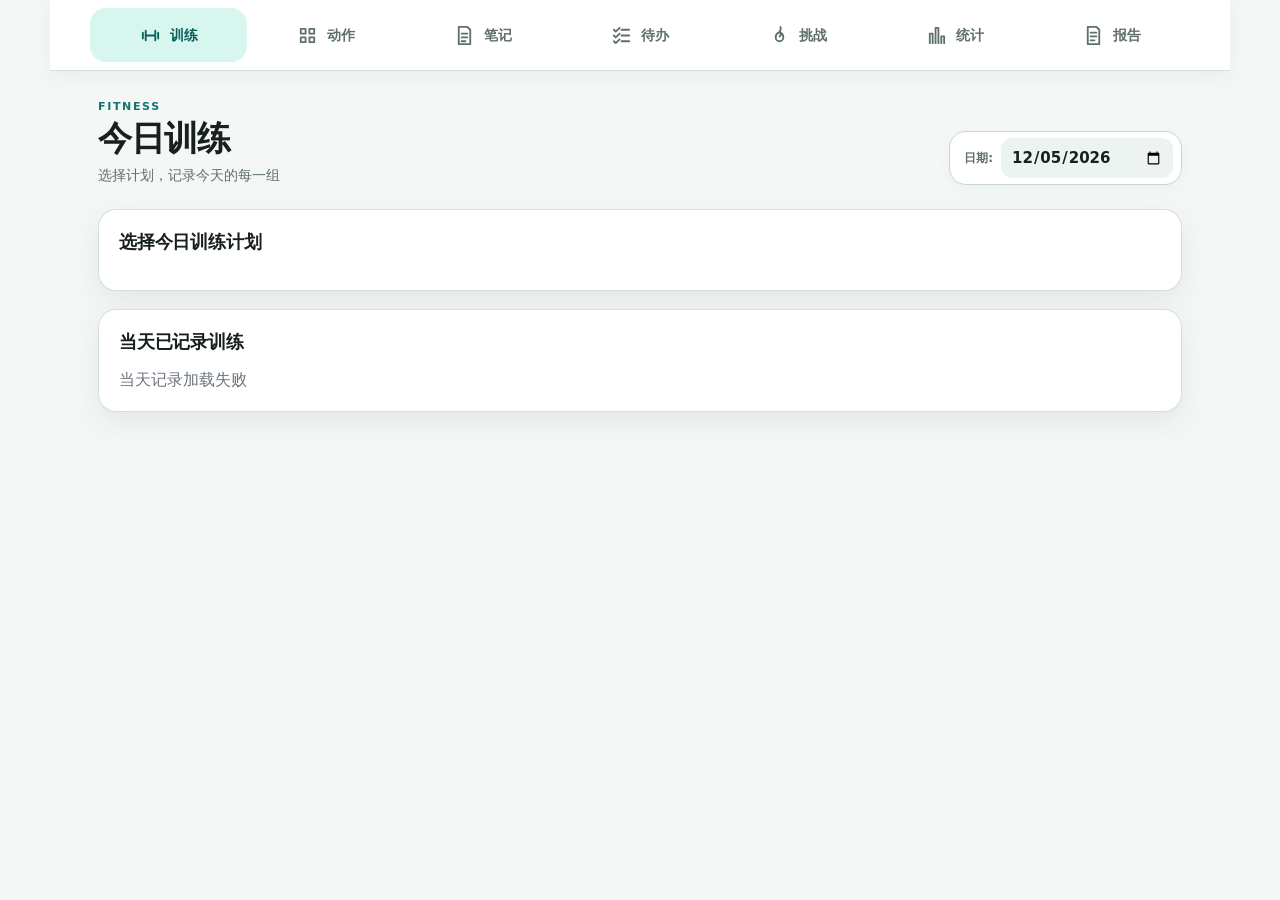
==== commit cb108427: "feat: add Android app and HTML report publishing" ====
--- a/backend/frontend/index.html
+++ b/backend/frontend/index.html
@@ -2,26 +2,61 @@
 <html lang="zh-CN">
 <head>
     <meta charset="UTF-8">
-    <meta name="viewport" content="width=device-width, initial-scale=1.0">
+    <meta name="viewport" content="width=device-width, initial-scale=1.0, viewport-fit=cover">
+    <meta name="theme-color" content="#0f766e">
+    <meta name="color-scheme" content="light">
     <title>健身记录</title>
     <link rel="stylesheet" href="styles.css">
+    <link rel="stylesheet" href="app-theme.css">
 </head>
 <body>
+    <div id="connectivity-banner" class="connectivity-banner" role="status" hidden>
+        离线模式：正在显示最近缓存的数据，修改操作需要联网
+    </div>
+    <button id="android-reminder-btn" class="native-reminder-btn" type="button" aria-label="设置每日训练提醒" title="训练提醒" hidden>
+        <svg viewBox="0 0 24 24" aria-hidden="true"><path d="M6 9a6 6 0 0 1 12 0v4l2 3H4l2-3zM10 20h4M9 3 7 1M15 3l2-2" /></svg>
+    </button>
     <div class="container">
         <!-- 导航 -->
-        <nav class="nav">
-            <button class="nav-btn active" data-page="training">今日训练</button>
-            <button class="nav-btn" data-page="exercises">动作管理</button>
-            <button class="nav-btn" data-page="notes">笔记</button>
-            <button class="nav-btn" data-page="todos">待办</button>
-            <button class="nav-btn" data-page="challenges">挑战</button>
-            <button class="nav-btn" data-page="statistics">统计分析</button>
+        <nav class="nav" aria-label="主要功能" role="tablist">
+            <button type="button" class="nav-btn active" data-page="training" role="tab" aria-selected="true">
+                <svg class="nav-icon" viewBox="0 0 24 24" aria-hidden="true"><path d="M4 9v6M7 7v10M17 7v10M20 9v6M7 12h10"/></svg>
+                <span>训练</span>
+            </button>
+            <button type="button" class="nav-btn" data-page="exercises" role="tab" aria-selected="false">
+                <svg class="nav-icon" viewBox="0 0 24 24" aria-hidden="true"><path d="M5 5h5v5H5zM14 5h5v5h-5zM5 14h5v5H5zM14 14h5v5h-5z"/></svg>
+                <span>动作</span>
+            </button>
+            <button type="button" class="nav-btn" data-page="notes" role="tab" aria-selected="false">
+                <svg class="nav-icon" viewBox="0 0 24 24" aria-hidden="true"><path d="M6 3h9l3 3v15H6zM9 10h6M9 14h6M9 18h4"/></svg>
+                <span>笔记</span>
+            </button>
+            <button type="button" class="nav-btn" data-page="todos" role="tab" aria-selected="false">
+                <svg class="nav-icon" viewBox="0 0 24 24" aria-hidden="true"><path d="M4 6l2 2 4-4M12 6h8M4 12l2 2 4-4M12 12h8M4 18l2 2 4-4M12 18h8"/></svg>
+                <span>待办</span>
+            </button>
+            <button type="button" class="nav-btn" data-page="challenges" role="tab" aria-selected="false">
+                <svg class="nav-icon" viewBox="0 0 24 24" aria-hidden="true"><path d="M13 3s1 4-2 6c-2 1-3 3-3 5a4 4 0 0 0 8 0c0-2-1-4-3-5 1 3-1 4-1 4"/></svg>
+                <span>挑战</span>
+            </button>
+            <button type="button" class="nav-btn" data-page="statistics" role="tab" aria-selected="false">
+                <svg class="nav-icon" viewBox="0 0 24 24" aria-hidden="true"><path d="M5 20V10h3v10M11 20V4h3v16M17 20v-7h3v7"/></svg>
+                <span>统计</span>
+            </button>
+            <button type="button" class="nav-btn" data-page="reports" role="tab" aria-selected="false">
+                <svg class="nav-icon" viewBox="0 0 24 24" aria-hidden="true"><path d="M6 3h9l3 3v15H6zM9 9h6M9 13h6M9 17h4"/></svg>
+                <span>报告</span>
+            </button>
         </nav>
 
         <!-- 今日训练页面 -->
         <div id="page-training" class="page active">
             <div class="header">
-                <h1>健身记录</h1>
+                <div class="header-title">
+                    <span class="header-kicker">FITNESS</span>
+                    <h1>今日训练</h1>
+                    <p>选择计划，记录今天的每一组</p>
+                </div>
                 <div class="date-display">
                     <label>日期:</label>
                     <input type="date" id="training-date" />
@@ -47,7 +82,10 @@
         <div id="page-training-detail" class="page">
             <div class="header">
                 <button id="back-to-groups" class="back-btn">← 返回</button>
-                <h1 id="group-name">胸肌训练</h1>
+                <div class="header-title training-detail-title">
+                    <span class="header-kicker">训练记录</span>
+                    <h1 id="group-name">胸肌训练</h1>
+                </div>
                 <div class="date-display">
                     <input type="date" id="detail-date" />
                     <label>训练时长:</label>
@@ -69,7 +107,11 @@
         <!-- 动作管理页面 -->
         <div id="page-exercises" class="page">
             <div class="header">
-                <h1>动作管理</h1>
+                <div class="header-title">
+                    <span class="header-kicker">训练配置</span>
+                    <h1>动作管理</h1>
+                    <p>维护动作库与训练计划</p>
+                </div>
                 <button id="add-exercise-btn" class="btn btn-primary">添加动作</button>
             </div>
 
@@ -88,7 +130,11 @@
         <!-- 笔记页面 -->
         <div id="page-notes" class="page">
             <div class="header">
-                <h1>笔记</h1>
+                <div class="header-title">
+                    <span class="header-kicker">训练想法</span>
+                    <h1>笔记</h1>
+                    <p>按标签沉淀方法与复盘</p>
+                </div>
                 <div class="note-tag-create">
                     <input type="text" id="note-tag-name" placeholder="新标签" />
                     <button id="add-note-tag-btn" class="btn btn-primary">添加标签</button>
@@ -131,7 +177,11 @@
         <!-- 待办页面 -->
         <div id="page-todos" class="page">
             <div class="header">
-                <h1>待办事项</h1>
+                <div class="header-title">
+                    <span class="header-kicker">行动清单</span>
+                    <h1>待办事项</h1>
+                    <p>专注处理当前最重要的事情</p>
+                </div>
                 <form id="todo-create-form" class="todo-create">
                     <input type="text" id="todo-title" placeholder="新增待办事项" autocomplete="off" />
                     <button type="submit" class="btn btn-primary">添加</button>
@@ -161,7 +211,11 @@
 
         <div id="page-challenges" class="page">
             <div class="header">
-                <h1>每日挑战</h1>
+                <div class="header-title">
+                    <span class="header-kicker">持续行动</span>
+                    <h1>每日挑战</h1>
+                    <p>用连续完成建立稳定习惯</p>
+                </div>
                 <div class="date-display">
                     <label>日期:</label>
                     <input type="date" id="challenge-date" />
@@ -187,18 +241,37 @@
                     <p class="empty-hint">当天没有挑战事项</p>
                 </div>
             </div>
+
+            <div class="section challenge-history-section">
+                <div class="section-title-row">
+                    <div>
+                        <h2>历史挑战</h2>
+                        <p class="section-subtitle">查看已完成和提前终止的周期</p>
+                    </div>
+                    <span id="challenge-history-count" class="todo-summary">0 个周期</span>
+                </div>
+                <div id="challenge-history-list" class="challenge-history-list">
+                    <p class="empty-hint">暂无历史挑战</p>
+                </div>
+            </div>
         </div>
 
         <!-- 统计分析页面 -->
         <div id="page-statistics" class="page">
             <div class="header">
-                <h1>📊 统计分析</h1>
+                <div class="header-title">
+                    <span class="header-kicker">数据洞察</span>
+                    <h1>统计分析</h1>
+                    <p>查看趋势、强度与完成情况</p>
+                </div>
                 <div class="date-display">
                     <label>统计周期:</label>
                     <select id="stats-period">
                         <option value="7">最近7天</option>
                         <option value="30" selected>最近30天</option>
                         <option value="90">最近90天</option>
+                        <option value="180">最近半年</option>
+                        <option value="365">最近一年</option>
                     </select>
                     <label>指数分位:</label>
                     <select id="stats-percentile">
@@ -265,6 +338,52 @@
             </div>
         </div>
 
+        <!-- HTML 分析报告页面 -->
+        <div id="page-reports" class="page">
+            <div class="header">
+                <div class="header-title">
+                    <span class="header-kicker">CODEX INSIGHTS</span>
+                    <h1>分析报告</h1>
+                    <p>查看上传到服务端的 HTML 分析内容</p>
+                </div>
+                <button id="refresh-reports-btn" type="button" class="btn btn-secondary">刷新列表</button>
+            </div>
+
+            <div class="report-layout">
+                <section class="report-list-panel" aria-label="报告列表">
+                    <div class="section-title-row">
+                        <div>
+                            <h2>报告文件</h2>
+                            <p class="section-subtitle">支持 .htm 和 .html</p>
+                        </div>
+                        <span id="report-count" class="todo-summary">0 份</span>
+                    </div>
+                    <div id="report-list" class="report-list" role="list">
+                        <p class="empty-hint">点击“报告”后加载列表</p>
+                    </div>
+                </section>
+
+                <section class="report-viewer-panel" aria-label="报告内容">
+                    <div class="report-viewer-header">
+                        <div>
+                            <span class="header-kicker">当前报告</span>
+                            <h2 id="report-viewer-title">尚未选择报告</h2>
+                        </div>
+                    </div>
+                    <div id="report-viewer-empty" class="report-viewer-empty">
+                        从左侧选择一份报告查看内容
+                    </div>
+                    <iframe
+                        id="report-frame"
+                        class="report-frame"
+                        title="HTML 分析报告"
+                        sandbox="allow-scripts"
+                        referrerpolicy="no-referrer"
+                        hidden></iframe>
+                </section>
+            </div>
+        </div>
+
     </div>
 
     <!-- 添加动作弹窗 -->
--- a/backend/frontend/app-theme.css
+++ b/backend/frontend/app-theme.css
@@ -0,0 +1,2310 @@
+:root {
+    --app-primary: #0f766e;
+    --app-primary-strong: #0b5f59;
+    --app-primary-soft: #ccfbf1;
+    --app-primary-container: #d7f6f0;
+    --app-secondary: #475569;
+    --app-accent: #f59e0b;
+    --app-danger: #b42318;
+    --app-danger-soft: #fee4e2;
+    --app-success: #15803d;
+    --app-success-soft: #dcfce7;
+    --app-bg: #f4f7f6;
+    --app-surface: #ffffff;
+    --app-surface-2: #edf3f1;
+    --app-surface-3: #e2ece9;
+    --app-text: #17201f;
+    --app-text-soft: #5f6f6c;
+    --app-outline: #c8d6d2;
+    --app-shadow: 0 10px 28px rgba(15, 65, 59, 0.08);
+    --app-shadow-raised: 0 16px 38px rgba(15, 65, 59, 0.14);
+    --app-radius-sm: 12px;
+    --app-radius: 18px;
+    --app-radius-lg: 26px;
+    --app-nav-height: 72px;
+}
+
+html {
+    background: var(--app-bg);
+    color: var(--app-text);
+    scroll-behavior: smooth;
+}
+
+body {
+    min-height: 100vh;
+    min-height: 100dvh;
+    padding: 0;
+    background: var(--app-bg);
+    color: var(--app-text);
+    font-family: Roboto, "Noto Sans SC", "PingFang SC", "Microsoft YaHei", system-ui, sans-serif;
+    -webkit-font-smoothing: antialiased;
+    overscroll-behavior-y: none;
+}
+
+.connectivity-banner {
+    position: fixed;
+    top: calc(10px + env(safe-area-inset-top));
+    left: 50%;
+    z-index: 1400;
+    max-width: calc(100vw - 28px);
+    padding: 9px 14px;
+    transform: translateX(-50%);
+    border-radius: 999px;
+    background: #7c2d12;
+    box-shadow: 0 8px 24px rgba(70, 25, 10, 0.2);
+    color: #fff7ed;
+    font-size: 12px;
+    font-weight: 700;
+    line-height: 1.35;
+    text-align: center;
+}
+
+.native-reminder-btn {
+    position: fixed;
+    top: calc(12px + env(safe-area-inset-top));
+    right: 12px;
+    z-index: 450;
+    width: 48px;
+    height: 48px;
+    padding: 12px;
+    border: 1px solid rgba(15, 118, 110, 0.18);
+    border-radius: 16px;
+    background: rgba(255, 255, 255, 0.94);
+    box-shadow: 0 8px 24px rgba(15, 65, 59, 0.13);
+    color: var(--app-primary);
+    backdrop-filter: blur(14px);
+    -webkit-backdrop-filter: blur(14px);
+}
+
+.native-reminder-btn:active {
+    transform: scale(0.94);
+}
+
+.native-reminder-btn svg {
+    display: block;
+    width: 24px;
+    height: 24px;
+    fill: none;
+    stroke: currentColor;
+    stroke-width: 1.8;
+    stroke-linecap: round;
+    stroke-linejoin: round;
+}
+
+button,
+input,
+select,
+textarea {
+    font: inherit;
+}
+
+button,
+label,
+input[type="checkbox"] {
+    -webkit-tap-highlight-color: transparent;
+}
+
+button:focus-visible,
+input:focus-visible,
+select:focus-visible,
+textarea:focus-visible {
+    outline: 3px solid rgba(13, 148, 136, 0.24);
+    outline-offset: 2px;
+}
+
+.container {
+    width: 100%;
+    max-width: 1180px;
+    min-height: 100vh;
+    min-height: 100dvh;
+    margin: 0 auto;
+    overflow: visible;
+    background: transparent;
+    border-radius: 0;
+    box-shadow: none;
+}
+
+.page {
+    display: none;
+    padding: 30px clamp(20px, 4vw, 48px) 48px;
+}
+
+.page.active {
+    display: block;
+    animation: app-page-in 180ms ease-out;
+}
+
+@keyframes app-page-in {
+    from { opacity: 0; transform: translateY(5px); }
+    to { opacity: 1; transform: translateY(0); }
+}
+
+/* Navigation */
+.nav {
+    position: sticky;
+    top: 0;
+    z-index: 100;
+    display: grid;
+    grid-template-columns: repeat(7, minmax(0, 1fr));
+    min-height: 70px;
+    padding: 8px clamp(18px, 4vw, 40px);
+    background: rgba(255, 255, 255, 0.94);
+    border: 0;
+    border-bottom: 1px solid rgba(200, 214, 210, 0.8);
+    box-shadow: 0 4px 18px rgba(22, 50, 46, 0.05);
+    backdrop-filter: blur(18px);
+    -webkit-backdrop-filter: blur(18px);
+}
+
+.nav-btn {
+    position: relative;
+    min-width: 0;
+    min-height: 54px;
+    padding: 7px 10px;
+    display: flex;
+    align-items: center;
+    justify-content: center;
+    gap: 8px;
+    border: 0;
+    border-radius: 16px;
+    background: transparent;
+    color: var(--app-text-soft);
+    font-size: 14px;
+    font-weight: 600;
+    line-height: 1;
+    cursor: pointer;
+    transition: color 160ms ease, background 160ms ease, transform 120ms ease;
+}
+
+.nav-btn:hover {
+    background: var(--app-surface-2);
+}
+
+.nav-btn:active {
+    transform: scale(0.96);
+}
+
+.nav-btn.active {
+    background: var(--app-primary-container);
+    color: var(--app-primary-strong);
+    border: 0;
+}
+
+.nav-icon {
+    width: 23px;
+    height: 23px;
+    flex: 0 0 23px;
+    fill: none;
+    stroke: currentColor;
+    stroke-width: 1.9;
+    stroke-linecap: round;
+    stroke-linejoin: round;
+}
+
+/* Uploaded HTML reports */
+.report-layout {
+    display: grid;
+    grid-template-columns: minmax(250px, 0.32fr) minmax(0, 1fr);
+    gap: 18px;
+    min-height: 680px;
+}
+
+.report-list-panel,
+.report-viewer-panel {
+    overflow: hidden;
+    border: 1px solid var(--app-outline);
+    border-radius: var(--app-radius-lg);
+    background: var(--app-surface);
+    box-shadow: var(--app-shadow);
+}
+
+.report-list-panel {
+    padding: 18px;
+}
+
+.report-list {
+    display: grid;
+    gap: 9px;
+    margin-top: 16px;
+}
+
+.report-list-item {
+    width: 100%;
+    min-height: 70px;
+    padding: 11px 10px;
+    display: grid;
+    grid-template-columns: 42px minmax(0, 1fr) 18px;
+    align-items: center;
+    gap: 10px;
+    border: 1px solid transparent;
+    border-radius: 16px;
+    background: var(--app-surface-2);
+    color: var(--app-text);
+    text-align: left;
+    cursor: pointer;
+}
+
+.report-list-item:hover,
+.report-list-item.active {
+    border-color: rgba(15, 118, 110, 0.28);
+    background: var(--app-primary-container);
+}
+
+.report-list-icon {
+    display: grid;
+    place-items: center;
+    width: 42px;
+    height: 42px;
+    border-radius: 12px;
+    background: var(--app-primary);
+    color: white;
+    font-size: 10px;
+    font-weight: 800;
+    letter-spacing: 0.04em;
+}
+
+.report-list-copy {
+    min-width: 0;
+}
+
+.report-list-copy strong,
+.report-list-copy small {
+    display: block;
+    overflow: hidden;
+    text-overflow: ellipsis;
+    white-space: nowrap;
+}
+
+.report-list-copy strong {
+    margin-bottom: 5px;
+    font-size: 14px;
+}
+
+.report-list-copy small {
+    color: var(--app-text-soft);
+    font-size: 11px;
+}
+
+.report-list-chevron {
+    color: var(--app-primary);
+    font-size: 26px;
+}
+
+.report-viewer-panel {
+    display: flex;
+    min-width: 0;
+    flex-direction: column;
+}
+
+.report-viewer-header {
+    min-height: 76px;
+    padding: 16px 20px;
+    border-bottom: 1px solid var(--app-outline);
+}
+
+.report-viewer-header h2 {
+    overflow: hidden;
+    margin: 0;
+    text-overflow: ellipsis;
+    white-space: nowrap;
+}
+
+.report-viewer-empty {
+    flex: 1;
+    min-height: 520px;
+    display: grid;
+    place-items: center;
+    padding: 28px;
+    color: var(--app-text-soft);
+    text-align: center;
+}
+
+.report-frame {
+    width: 100%;
+    min-height: 600px;
+    flex: 1;
+    border: 0;
+    background: white;
+}
+
+/* Page headers */
+.header {
+    display: flex;
+    align-items: flex-end;
+    justify-content: space-between;
+    gap: 20px;
+    margin-bottom: 24px;
+}
+
+.header-title {
+    min-width: 0;
+}
+
+.header-kicker {
+    display: block;
+    margin-bottom: 6px;
+    color: var(--app-primary);
+    font-size: 11px;
+    font-weight: 800;
+    letter-spacing: 0.15em;
+    line-height: 1;
+}
+
+.header h1,
+.header-title h1 {
+    margin: 0;
+    color: var(--app-text);
+    font-size: clamp(26px, 4vw, 34px);
+    font-weight: 760;
+    line-height: 1.18;
+    letter-spacing: -0.025em;
+}
+
+.header-title p {
+    margin: 7px 0 0;
+    color: var(--app-text-soft);
+    font-size: 14px;
+    line-height: 1.45;
+}
+
+.date-display {
+    min-height: 52px;
+    padding: 6px 8px 6px 14px;
+    display: flex;
+    align-items: center;
+    gap: 8px;
+    background: var(--app-surface);
+    border: 1px solid var(--app-outline);
+    border-radius: 17px;
+    box-shadow: 0 4px 14px rgba(15, 65, 59, 0.04);
+}
+
+.date-display label {
+    color: var(--app-text-soft);
+    font-size: 12px;
+    font-weight: 700;
+    white-space: nowrap;
+}
+
+.date-display input,
+.date-display select {
+    min-height: 40px;
+    padding: 7px 10px;
+    border: 0;
+    border-radius: 11px;
+    background: var(--app-surface-2);
+    color: var(--app-text);
+    font-size: 15px;
+    font-weight: 600;
+}
+
+#training-duration {
+    width: 74px;
+}
+
+.unit-label-inline {
+    padding-right: 6px;
+    color: var(--app-primary);
+    font-size: 12px;
+    font-weight: 750;
+}
+
+.back-btn {
+    min-height: 48px;
+    padding: 0 16px;
+    border: 0;
+    border-radius: 15px;
+    background: var(--app-surface-2);
+    color: var(--app-primary-strong);
+    font-size: 14px;
+    font-weight: 750;
+}
+
+.back-btn:hover {
+    background: var(--app-surface-3);
+}
+
+/* Common controls */
+.btn,
+.add-set-btn,
+.ghost-set-btn,
+.save-exercise-btn,
+.delete-set-btn {
+    min-height: 46px;
+    padding: 0 18px;
+    border: 0;
+    border-radius: 14px;
+    font-size: 14px;
+    font-weight: 700;
+    letter-spacing: 0.01em;
+    cursor: pointer;
+    transition: transform 120ms ease, box-shadow 160ms ease, background 160ms ease;
+}
+
+.btn:active,
+.add-set-btn:active,
+.ghost-set-btn:active,
+.save-exercise-btn:active,
+.delete-set-btn:active {
+    transform: scale(0.97);
+}
+
+.btn-primary,
+.save-exercise-btn {
+    background: var(--app-primary);
+    color: #fff;
+    box-shadow: 0 7px 16px rgba(15, 118, 110, 0.2);
+}
+
+.btn-primary:hover,
+.save-exercise-btn:hover {
+    background: var(--app-primary-strong);
+    transform: none;
+}
+
+.btn-secondary,
+.ghost-set-btn {
+    background: var(--app-surface-2);
+    color: var(--app-secondary);
+    border: 1px solid var(--app-outline);
+}
+
+.btn-secondary:hover,
+.ghost-set-btn:hover {
+    background: var(--app-surface-3);
+}
+
+.btn-danger,
+.delete-set-btn {
+    background: var(--app-danger-soft);
+    color: var(--app-danger);
+}
+
+.btn-danger:hover,
+.delete-set-btn:hover {
+    background: #fecdca;
+}
+
+.btn:disabled,
+.save-exercise-btn:disabled {
+    opacity: 0.52;
+    cursor: not-allowed;
+    box-shadow: none;
+}
+
+.btn-sm,
+.btn-small {
+    min-height: 40px;
+    padding: 0 13px;
+    margin: 0;
+    border-radius: 12px;
+    font-size: 13px;
+}
+
+input[type="text"],
+input[type="number"],
+input[type="date"],
+input[type="datetime-local"],
+select,
+textarea {
+    color: var(--app-text);
+    accent-color: var(--app-primary);
+}
+
+.form-group input[type="text"],
+.form-group input[type="number"],
+.form-group select,
+.challenge-create-form input,
+.challenge-create-form textarea,
+.todo-create input,
+.note-tag-create input,
+.weight-input-section input,
+.stats-filter select,
+.section-title-row select,
+.note-content,
+.note-history-edit,
+.todo-edit-input {
+    min-height: 50px;
+    padding: 11px 14px;
+    border: 1px solid var(--app-outline);
+    border-radius: 14px;
+    background: var(--app-surface);
+    color: var(--app-text);
+    font-size: 16px;
+    box-shadow: inset 0 0 0 1px transparent;
+}
+
+.form-group input:focus,
+.form-group select:focus,
+.challenge-create-form input:focus,
+.challenge-create-form textarea:focus,
+.todo-create input:focus,
+.note-tag-create input:focus,
+.weight-input-section input:focus,
+.stats-filter select:focus,
+.note-content:focus,
+.note-history-edit:focus,
+.todo-edit-input:focus {
+    outline: none;
+    border-color: var(--app-primary);
+    box-shadow: 0 0 0 3px rgba(15, 118, 110, 0.12);
+}
+
+/* Sections and cards */
+.section,
+.stats-section,
+.note-editor-panel,
+.notes-layout > .note-tags-panel {
+    margin-bottom: 18px;
+    padding: 20px;
+    background: var(--app-surface);
+    border: 1px solid rgba(200, 214, 210, 0.76);
+    border-radius: var(--app-radius);
+    box-shadow: var(--app-shadow);
+}
+
+.section h2,
+.stats-section h2,
+.note-editor-header h2,
+.note-history-header h2 {
+    margin: 0 0 16px;
+    padding: 0;
+    border: 0;
+    color: var(--app-text);
+    font-size: 18px;
+    font-weight: 750;
+    letter-spacing: -0.01em;
+}
+
+.section-title-row {
+    min-height: 40px;
+    margin-bottom: 14px;
+    display: flex;
+    align-items: center;
+    justify-content: space-between;
+    gap: 12px;
+}
+
+.section-title-row h2 {
+    margin: 0;
+}
+
+.empty-hint {
+    width: 100%;
+    padding: 24px 12px;
+    color: var(--app-text-soft);
+    font-size: 14px;
+    text-align: center;
+}
+
+.groups-grid {
+    display: grid;
+    grid-template-columns: repeat(auto-fit, minmax(220px, 1fr));
+    gap: 12px;
+}
+
+.group-card {
+    position: relative;
+    min-height: 112px;
+    padding: 20px 52px 18px 18px;
+    overflow: hidden;
+    border: 1px solid #a7dcd4;
+    border-radius: 18px;
+    background: linear-gradient(145deg, #ecfdf9 0%, #dff7f2 100%);
+    color: var(--app-text);
+    box-shadow: none;
+    cursor: pointer;
+    transition: transform 130ms ease, box-shadow 160ms ease, border-color 160ms ease;
+}
+
+.group-card::after {
+    content: "›";
+    position: absolute;
+    right: 18px;
+    top: 50%;
+    transform: translateY(-50%);
+    color: var(--app-primary);
+    font-size: 30px;
+    font-weight: 300;
+}
+
+.group-card:hover {
+    transform: translateY(-2px);
+    border-color: var(--app-primary);
+    box-shadow: 0 10px 24px rgba(15, 118, 110, 0.12);
+}
+
+.group-card:active {
+    transform: scale(0.985);
+}
+
+.group-card h3 {
+    margin: 0 0 8px;
+    color: var(--app-primary-strong);
+    font-size: 18px;
+    font-weight: 760;
+}
+
+.group-card p {
+    margin: 0;
+    color: var(--app-text-soft);
+    font-size: 13px;
+    line-height: 1.5;
+    opacity: 1;
+}
+
+.history-session-card {
+    border-color: var(--app-outline);
+    background: var(--app-surface-2);
+}
+
+.history-exercise-list {
+    margin-top: 8px;
+    line-height: 1.6;
+}
+
+/* Training entry */
+.exercises-list {
+    display: flex;
+    flex-direction: column;
+    gap: 16px;
+}
+
+.exercise-card {
+    padding: 20px;
+    background: var(--app-surface);
+    border: 1px solid var(--app-outline);
+    border-radius: var(--app-radius);
+    box-shadow: var(--app-shadow);
+}
+
+.exercise-card-saved {
+    border-color: #4ade80;
+    box-shadow: 0 0 0 3px rgba(74, 222, 128, 0.15);
+}
+
+.exercise-header {
+    margin-bottom: 14px;
+    display: flex;
+    align-items: flex-start;
+    justify-content: space-between;
+    gap: 12px;
+}
+
+.exercise-header h3 {
+    color: var(--app-text);
+    font-size: 18px;
+    font-weight: 750;
+}
+
+.last-date {
+    padding: 5px 9px;
+    border-radius: 999px;
+    background: var(--app-surface-2);
+    color: var(--app-text-soft);
+    font-size: 12px;
+    white-space: nowrap;
+}
+
+.last-records,
+.current-records {
+    margin-bottom: 12px;
+    padding: 14px;
+    border-radius: 15px;
+    background: var(--app-bg);
+    color: var(--app-text-soft);
+}
+
+.last-records strong,
+.record-toolbar strong {
+    color: var(--app-text);
+}
+
+.records-grid {
+    display: flex;
+    flex-wrap: wrap;
+    gap: 8px;
+}
+
+.record-item {
+    min-width: 92px;
+    padding: 10px 12px;
+    gap: 4px;
+    border: 0;
+    border-radius: 12px;
+    background: var(--app-surface);
+}
+
+.set-label {
+    color: var(--app-text-soft);
+    font-size: 11px;
+    font-weight: 650;
+}
+
+.set-value {
+    color: var(--app-text);
+    font-size: 16px;
+    font-weight: 760;
+}
+
+.record-toolbar {
+    margin-bottom: 12px;
+    display: flex;
+    align-items: center;
+    justify-content: space-between;
+    gap: 10px;
+}
+
+.record-actions {
+    display: flex;
+    flex-wrap: wrap;
+    justify-content: flex-end;
+    gap: 8px;
+}
+
+.add-set-btn {
+    margin: 0;
+    background: var(--app-success-soft);
+    color: var(--app-success);
+}
+
+.add-set-btn-bottom {
+    width: 100%;
+    min-height: 48px;
+    margin-top: 10px;
+    border: 1px dashed rgba(21, 128, 61, 0.42);
+    background: rgba(220, 252, 231, 0.58);
+    box-shadow: none;
+}
+
+.add-set-btn-bottom:hover {
+    background: var(--app-success-soft);
+}
+
+.sets-list {
+    display: flex;
+    flex-direction: column;
+    gap: 9px;
+}
+
+.current-set {
+    padding: 12px;
+    display: flex;
+    align-items: center;
+    flex-wrap: wrap;
+    gap: 10px;
+    border: 1px solid rgba(200, 214, 210, 0.78);
+    border-radius: 14px;
+    background: var(--app-surface);
+}
+
+.set-number-label {
+    min-width: 68px;
+    padding: 8px 10px;
+    border-radius: 10px;
+    background: var(--app-primary-container);
+    color: var(--app-primary-strong);
+    font-size: 13px;
+    font-weight: 750;
+    text-align: center;
+}
+
+.input-group {
+    display: flex;
+    align-items: center;
+    gap: 6px;
+}
+
+.input-group label {
+    min-width: 34px;
+    color: var(--app-text-soft);
+    font-size: 12px;
+    font-weight: 650;
+}
+
+.current-set input {
+    width: 76px;
+    min-height: 44px;
+    padding: 8px;
+    border: 1px solid var(--app-outline);
+    border-radius: 11px;
+    background: var(--app-bg);
+    color: var(--app-text);
+    font-size: 17px;
+    font-weight: 700;
+    text-align: center;
+}
+
+.current-set input:focus {
+    border-color: var(--app-primary);
+    box-shadow: 0 0 0 3px rgba(15, 118, 110, 0.12);
+}
+
+.unit-label {
+    min-width: 34px;
+    padding: 7px;
+    border-radius: 10px;
+    background: var(--app-surface-2);
+    color: var(--app-primary-strong);
+    text-align: center;
+}
+
+.actions {
+    margin-top: 20px;
+    padding-top: 16px;
+    display: flex;
+    justify-content: flex-end;
+    gap: 10px;
+    border-top: 1px solid var(--app-outline);
+}
+
+/* Management */
+.data-table {
+    width: 100%;
+    min-width: 620px;
+    margin: 0;
+    border-collapse: separate;
+    border-spacing: 0;
+    overflow: hidden;
+    border: 1px solid var(--app-outline);
+    border-radius: 14px;
+}
+
+.data-table th,
+.data-table td {
+    padding: 13px 14px;
+    border: 0;
+    border-bottom: 1px solid #e1eae7;
+    text-align: left;
+}
+
+.data-table th {
+    background: var(--app-surface-2);
+    color: var(--app-text-soft);
+    font-size: 12px;
+    font-weight: 750;
+    letter-spacing: 0.04em;
+}
+
+.data-table td {
+    background: var(--app-surface);
+    color: var(--app-text);
+    font-size: 14px;
+}
+
+.data-table tr:last-child td {
+    border-bottom: 0;
+}
+
+.management-list {
+    display: flex;
+    flex-direction: column;
+    gap: 9px;
+}
+
+.management-item {
+    padding: 14px;
+    display: flex;
+    align-items: center;
+    justify-content: space-between;
+    gap: 14px;
+    border: 1px solid var(--app-outline);
+    border-radius: 14px;
+    background: var(--app-surface);
+}
+
+.management-title {
+    color: var(--app-text);
+    font-weight: 750;
+}
+
+.management-meta {
+    color: var(--app-text-soft);
+}
+
+.management-actions,
+.form-actions,
+.todo-actions,
+.note-history-actions {
+    display: flex;
+    align-items: center;
+    flex-wrap: wrap;
+    gap: 8px;
+}
+
+/* Notes */
+.notes-layout {
+    display: grid;
+    grid-template-columns: minmax(230px, 280px) minmax(0, 1fr);
+    gap: 16px;
+    align-items: start;
+}
+
+.notes-layout > .note-tags-panel {
+    margin: 0;
+}
+
+.note-tags-panel .section {
+    margin: 0 0 18px;
+    padding: 0;
+    border: 0;
+    border-radius: 0;
+    box-shadow: none;
+}
+
+.note-tags-panel .section:last-child {
+    margin-bottom: 0;
+}
+
+.note-tag-create {
+    display: flex;
+    align-items: center;
+    gap: 8px;
+}
+
+.note-tag-create input {
+    width: 190px;
+}
+
+.note-tag-list {
+    display: flex;
+    flex-wrap: wrap;
+    gap: 8px;
+}
+
+.note-tag-btn {
+    min-height: 42px;
+    padding: 0 13px;
+    border: 1px solid var(--app-outline);
+    border-radius: 999px;
+    background: var(--app-surface-2);
+    color: var(--app-text-soft);
+    font-size: 14px;
+    cursor: pointer;
+}
+
+.note-tag-btn.active {
+    border-color: transparent;
+    background: var(--app-primary);
+    color: #fff;
+    font-weight: 700;
+}
+
+.note-editor-panel {
+    min-height: 540px;
+    margin: 0;
+    display: flex;
+    flex-direction: column;
+    gap: 14px;
+}
+
+.note-editor-header,
+.note-history-header {
+    display: flex;
+    align-items: center;
+    justify-content: space-between;
+    gap: 12px;
+}
+
+.note-editor-header h2,
+.note-history-header h2 {
+    margin: 0;
+}
+
+.note-editor-actions {
+    display: flex;
+    align-items: center;
+    justify-content: flex-end;
+    flex-wrap: wrap;
+    gap: 8px;
+}
+
+.note-save-status {
+    padding: 5px 9px;
+    border-radius: 999px;
+    background: var(--app-surface-2);
+    color: var(--app-text-soft);
+    font-size: 12px;
+}
+
+.note-content {
+    width: 100%;
+    min-height: 350px;
+    resize: vertical;
+    line-height: 1.72;
+}
+
+.note-content:disabled {
+    background: var(--app-bg);
+    color: var(--app-text-soft);
+}
+
+.note-history-panel,
+.note-history-list {
+    display: flex;
+    flex-direction: column;
+    gap: 10px;
+}
+
+.note-history-list {
+    max-height: 360px;
+    overflow-y: auto;
+}
+
+.note-history-item {
+    padding: 14px;
+    border: 1px solid var(--app-outline);
+    border-radius: 14px;
+    background: var(--app-bg);
+}
+
+.note-history-item.editing {
+    border-color: var(--app-primary);
+    background: var(--app-surface);
+}
+
+.note-history-title-row {
+    margin-bottom: 8px;
+    display: flex;
+    align-items: flex-start;
+    justify-content: space-between;
+    gap: 10px;
+}
+
+.note-history-summary {
+    color: var(--app-text);
+    font-weight: 700;
+}
+
+.note-history-time,
+.note-save-status {
+    color: var(--app-text-soft);
+}
+
+.note-history-content {
+    color: var(--app-text);
+    line-height: 1.58;
+}
+
+/* Todos */
+.todo-create {
+    display: flex;
+    align-items: center;
+    gap: 8px;
+}
+
+.todo-create input[type="text"] {
+    width: min(310px, 52vw);
+}
+
+.todo-summary {
+    padding: 5px 10px;
+    border-radius: 999px;
+    background: var(--app-primary-container);
+    color: var(--app-primary-strong);
+    font-size: 12px;
+    font-weight: 750;
+}
+
+.todo-list {
+    display: flex;
+    flex-direction: column;
+    gap: 9px;
+}
+
+.todo-item {
+    min-height: 70px;
+    padding: 12px;
+    display: grid;
+    grid-template-columns: 42px minmax(0, 1fr) auto;
+    align-items: center;
+    gap: 10px;
+    border: 1px solid var(--app-outline);
+    border-radius: 15px;
+    background: var(--app-surface);
+}
+
+.todo-item.completed {
+    background: var(--app-bg);
+}
+
+.todo-check {
+    display: flex;
+    align-items: center;
+    justify-content: center;
+}
+
+.todo-check input,
+.challenge-item input,
+.checkbox-list input {
+    width: 23px;
+    height: 23px;
+    accent-color: var(--app-primary);
+}
+
+.todo-main {
+    min-width: 0;
+}
+
+.todo-title {
+    color: var(--app-text);
+    font-size: 16px;
+    font-weight: 650;
+    line-height: 1.4;
+}
+
+.todo-item.completed .todo-title {
+    color: var(--app-text-soft);
+}
+
+.todo-time {
+    margin-top: 5px;
+    color: var(--app-text-soft);
+    font-size: 12px;
+}
+
+.todo-completed-entry {
+    width: 100%;
+    min-height: 58px;
+    padding: 0 16px;
+    display: flex;
+    align-items: center;
+    justify-content: space-between;
+    gap: 12px;
+    border: 1px solid var(--app-outline);
+    border-radius: 15px;
+    background: var(--app-bg);
+    color: var(--app-text);
+    font-size: 15px;
+    font-weight: 650;
+}
+
+.todo-completed-entry strong {
+    color: var(--app-primary);
+}
+
+.todo-completed-modal-list {
+    max-height: 62vh;
+    display: flex;
+    flex-direction: column;
+    gap: 16px;
+    overflow-y: auto;
+}
+
+.todo-completed-date-group h3 {
+    margin-bottom: 8px;
+    color: var(--app-text);
+}
+
+/* Challenges */
+.challenge-create-form {
+    display: grid;
+    grid-template-columns: minmax(220px, 1fr) auto;
+    align-items: start;
+    gap: 10px;
+}
+
+.challenge-create-form textarea {
+    grid-column: 1 / -1;
+    min-height: 120px;
+    resize: vertical;
+}
+
+.challenge-days-label {
+    min-height: 50px;
+    display: flex;
+    align-items: center;
+    gap: 7px;
+    color: var(--app-text-soft);
+    white-space: nowrap;
+}
+
+.challenge-days-label input {
+    width: 78px;
+}
+
+.challenge-create-form .btn {
+    grid-column: 1 / -1;
+    justify-self: start;
+}
+
+.challenge-day-list {
+    display: flex;
+    flex-direction: column;
+    gap: 12px;
+}
+
+.challenge-card {
+    overflow: hidden;
+    border: 1px solid var(--app-outline);
+    border-radius: 16px;
+    background: var(--app-surface);
+}
+
+.challenge-card-header {
+    padding: 14px;
+    display: flex;
+    align-items: flex-start;
+    justify-content: space-between;
+    gap: 10px;
+    background: var(--app-surface-2);
+}
+
+.challenge-card-header h3 {
+    color: var(--app-text);
+    font-size: 16px;
+    font-weight: 750;
+}
+
+.challenge-card-header p {
+    margin-top: 4px;
+    color: var(--app-text-soft);
+    font-size: 12px;
+}
+
+.challenge-items-list {
+    display: flex;
+    flex-direction: column;
+}
+
+.challenge-item {
+    min-height: 54px;
+    padding: 11px 14px;
+    display: flex;
+    align-items: center;
+    gap: 12px;
+    border-top: 1px solid #e1eae7;
+    color: var(--app-text);
+}
+
+.challenge-item.completed {
+    background: var(--app-bg);
+    color: var(--app-text-soft);
+}
+
+.challenge-stats-items {
+    display: flex;
+    flex-direction: column;
+    gap: 8px;
+}
+
+.challenge-stats-items p {
+    display: flex;
+    justify-content: space-between;
+    gap: 10px;
+}
+
+.challenge-stats-items p > span {
+    display: flex;
+    flex-direction: column;
+    gap: 2px;
+}
+
+.challenge-stats-items small {
+    color: var(--app-text-soft);
+    font-size: 10px;
+    font-weight: 700;
+}
+
+.section-subtitle {
+    margin-top: 4px;
+    color: var(--app-text-soft);
+    font-size: 12px;
+}
+
+.challenge-history-list {
+    display: flex;
+    flex-direction: column;
+    gap: 12px;
+}
+
+.challenge-history-card {
+    overflow: hidden;
+    border: 1px solid var(--app-outline);
+    border-radius: 17px;
+    background: var(--app-surface);
+    transition: border-color 160ms ease, box-shadow 160ms ease;
+}
+
+.challenge-history-card.expanded {
+    border-color: rgba(15, 118, 110, 0.42);
+    box-shadow: 0 10px 26px rgba(15, 65, 59, 0.08);
+}
+
+.challenge-history-toggle {
+    width: 100%;
+    padding: 15px;
+    border: 0;
+    background: transparent;
+    color: var(--app-text);
+    text-align: left;
+}
+
+.challenge-history-heading {
+    display: flex;
+    align-items: flex-start;
+    justify-content: space-between;
+    gap: 12px;
+}
+
+.challenge-history-heading h3 {
+    margin-top: 7px;
+    font-size: 16px;
+    line-height: 1.25;
+}
+
+.challenge-history-heading p {
+    margin-top: 5px;
+    color: var(--app-text-soft);
+    font-size: 12px;
+    line-height: 1.45;
+}
+
+.challenge-status-badge {
+    display: inline-flex;
+    min-height: 24px;
+    padding: 4px 9px;
+    align-items: center;
+    border-radius: 999px;
+    background: var(--app-primary-container);
+    color: var(--app-primary-strong);
+    font-size: 10px;
+    font-weight: 800;
+    line-height: 1;
+}
+
+.challenge-status-badge.completed {
+    background: var(--app-success-soft);
+    color: var(--app-success);
+}
+
+.challenge-status-badge.terminated {
+    background: var(--app-danger-soft);
+    color: var(--app-danger);
+}
+
+.challenge-history-chevron {
+    flex: 0 0 auto;
+    color: var(--app-primary);
+    font-size: 24px;
+    line-height: 1;
+    transition: transform 160ms ease;
+}
+
+.challenge-history-card.expanded .challenge-history-chevron {
+    transform: rotate(180deg);
+}
+
+.challenge-history-progress-row {
+    margin-top: 13px;
+    display: grid;
+    grid-template-columns: minmax(0, 1fr) auto;
+    align-items: center;
+    gap: 12px;
+}
+
+.challenge-progress-track {
+    height: 8px;
+    overflow: hidden;
+    border-radius: 999px;
+    background: var(--app-surface-3);
+}
+
+.challenge-progress-track span {
+    display: block;
+    height: 100%;
+    border-radius: inherit;
+    background: var(--app-primary);
+}
+
+.challenge-history-progress-row strong {
+    color: var(--app-primary-strong);
+    font-size: 12px;
+    white-space: nowrap;
+}
+
+.challenge-history-detail {
+    padding: 0 12px 12px;
+    border-top: 1px solid #e1eae7;
+    background: var(--app-bg);
+}
+
+.challenge-history-loading {
+    padding: 18px 4px 6px;
+    color: var(--app-text-soft);
+    font-size: 13px;
+    text-align: center;
+}
+
+.challenge-history-loading.error {
+    color: var(--app-danger);
+}
+
+.challenge-history-day {
+    margin-top: 10px;
+    overflow: hidden;
+    border: 1px solid var(--app-outline);
+    border-radius: 13px;
+    background: var(--app-surface);
+}
+
+.challenge-history-day summary {
+    min-height: 48px;
+    padding: 10px 12px;
+    display: flex;
+    align-items: center;
+    justify-content: space-between;
+    gap: 10px;
+    cursor: pointer;
+    color: var(--app-text);
+    font-size: 13px;
+    list-style: none;
+}
+
+.challenge-history-day summary::-webkit-details-marker {
+    display: none;
+}
+
+.challenge-history-day summary strong {
+    color: var(--app-primary-strong);
+    font-size: 12px;
+}
+
+.challenge-history-items {
+    border-top: 1px solid #e1eae7;
+}
+
+.challenge-history-item {
+    min-height: 44px;
+    padding: 9px 12px;
+    display: flex;
+    align-items: center;
+    gap: 10px;
+    border-top: 1px solid #eef3f1;
+    color: var(--app-text);
+    font-size: 13px;
+}
+
+.challenge-history-item:first-child {
+    border-top: 0;
+}
+
+.challenge-history-item.completed {
+    color: var(--app-text-soft);
+    background: var(--app-bg);
+}
+
+.challenge-history-check {
+    width: 24px;
+    height: 24px;
+    flex: 0 0 24px;
+    display: grid;
+    place-items: center;
+    border-radius: 8px;
+    background: var(--app-surface-3);
+    color: var(--app-text-soft);
+    font-weight: 800;
+}
+
+.challenge-history-item.completed .challenge-history-check {
+    background: var(--app-primary-container);
+    color: var(--app-primary-strong);
+}
+
+/* Statistics */
+.stats-filter {
+    margin-bottom: 16px;
+    padding: 16px;
+    display: grid;
+    grid-template-columns: auto repeat(3, minmax(150px, 1fr));
+    align-items: center;
+    gap: 10px;
+    border: 1px solid var(--app-outline);
+    border-radius: var(--app-radius);
+    background: var(--app-surface);
+    box-shadow: var(--app-shadow);
+}
+
+.stats-filter h2 {
+    margin: 0 5px 0 0;
+    color: var(--app-text);
+    font-size: 15px;
+}
+
+.stats-dashboard {
+    margin-bottom: 16px;
+    display: grid;
+    grid-template-columns: repeat(auto-fit, minmax(190px, 1fr));
+    gap: 12px;
+}
+
+.stats-card,
+.stat-item {
+    min-height: 130px;
+    padding: 18px;
+    border: 1px solid #adddd6;
+    border-radius: var(--app-radius);
+    background: linear-gradient(145deg, #f1fdfa, #e0f7f3);
+    color: var(--app-text);
+    box-shadow: none;
+    text-align: left;
+}
+
+.stats-card.score-card {
+    border-color: #fed7aa;
+    background: linear-gradient(145deg, #fff8ed, #ffedd5);
+}
+
+.stats-card h3,
+.stat-item h4 {
+    margin: 0 0 12px;
+    color: var(--app-text-soft);
+    font-size: 13px;
+    font-weight: 700;
+}
+
+.score-value,
+.stat-value {
+    margin: 8px 0;
+    color: var(--app-primary-strong);
+    font-size: 34px;
+    font-weight: 800;
+    letter-spacing: -0.04em;
+}
+
+.score-label,
+.stat-item p,
+.record-item-stat p {
+    color: var(--app-text-soft);
+}
+
+.stat-item strong {
+    color: var(--app-text);
+}
+
+.stats-section {
+    padding: 20px;
+}
+
+.stats-row {
+    display: grid;
+    grid-template-columns: 1fr 1fr;
+    gap: 12px;
+}
+
+.chart-container-large,
+.chart-container,
+.line-chart,
+.simple-chart {
+    background: var(--app-bg);
+    border-radius: 15px;
+}
+
+.chart-container-large {
+    min-height: 280px;
+    padding: 14px;
+    overflow-x: auto;
+}
+
+.records-list {
+    max-height: 400px;
+    overflow-y: auto;
+}
+
+.record-item-stat,
+.recommendation-item {
+    margin-bottom: 9px;
+    padding: 13px;
+    border: 0;
+    border-left: 4px solid var(--app-primary);
+    border-radius: 12px;
+    background: var(--app-bg);
+}
+
+.record-item-stat h4 {
+    margin-bottom: 7px;
+    color: var(--app-text);
+}
+
+.balance-chart {
+    display: grid;
+    grid-template-columns: repeat(auto-fit, minmax(130px, 1fr));
+    gap: 9px;
+}
+
+.balance-item {
+    min-width: 0;
+    padding: 14px;
+    border-radius: 13px;
+    background: var(--app-bg);
+    text-align: left;
+}
+
+.balance-item-name,
+.balance-item-value {
+    color: var(--app-text-soft);
+}
+
+.balance-item-value {
+    color: var(--app-primary);
+    font-weight: 800;
+}
+
+.balance-item-bar {
+    height: 8px;
+    margin-top: 8px;
+    overflow: hidden;
+    border-radius: 999px;
+    background: var(--app-surface-3);
+}
+
+.balance-item-fill {
+    height: 100%;
+    border-radius: inherit;
+    background: var(--app-primary);
+}
+
+.calendar-view {
+    display: flex;
+    flex-direction: column;
+    gap: 12px;
+}
+
+.heatmap-header {
+    display: flex;
+    align-items: flex-start;
+    justify-content: space-between;
+    gap: 12px;
+}
+
+.heatmap-header h3 {
+    color: var(--app-text);
+}
+
+.heatmap-header p,
+.heatmap-legend {
+    color: var(--app-text-soft);
+}
+
+.heatmap-legend {
+    display: flex;
+    align-items: center;
+    gap: 5px;
+    white-space: nowrap;
+    font-size: 11px;
+}
+
+.heatmap-grid {
+    display: grid;
+    grid-template-columns: repeat(auto-fill, minmax(25px, 1fr));
+    gap: 6px;
+}
+
+.heatmap-day {
+    width: 100%;
+    min-width: 25px;
+    aspect-ratio: 1;
+    display: flex;
+    align-items: center;
+    justify-content: center;
+    border-radius: 7px;
+    color: rgba(23, 32, 31, 0.66);
+    font-size: 9px;
+}
+
+.legend-square {
+    width: 13px;
+    height: 13px;
+    border-radius: 4px;
+}
+
+.heatmap-day.level-0,
+.legend-square.level-0 { background: #e5ecea; }
+.heatmap-day.level-1,
+.legend-square.level-1 { background: #a7f3d0; }
+.heatmap-day.level-2,
+.legend-square.level-2 { background: #5eead4; }
+.heatmap-day.level-3,
+.legend-square.level-3 { background: #14b8a6; color: #fff; }
+.heatmap-day.level-4,
+.legend-square.level-4 { background: #0f766e; color: #fff; }
+
+.heatmap-day.today {
+    box-shadow: 0 0 0 2px var(--app-accent);
+}
+
+.heatmap-day.selected {
+    box-shadow: 0 0 0 3px var(--app-primary);
+}
+
+.line-chart-container {
+    width: 100%;
+    height: 330px;
+    margin: 10px 0;
+}
+
+.line-chart {
+    background: var(--app-bg);
+}
+
+.chart-grid-line { stroke: #d9e5e2; }
+.chart-axis-label { fill: var(--app-text-soft); }
+.chart-point-label { fill: var(--app-text); }
+
+.chart-stats {
+    display: grid;
+    grid-template-columns: repeat(auto-fit, minmax(200px, 1fr));
+    gap: 10px;
+    margin-top: 16px;
+}
+
+.stats-actions {
+    margin-top: 16px;
+    padding: 16px 0 0;
+    display: flex;
+    justify-content: center;
+    gap: 10px;
+    border-top: 1px solid var(--app-outline);
+}
+
+.weight-input-section {
+    display: flex;
+    align-items: center;
+    flex-wrap: wrap;
+    gap: 8px;
+}
+
+.recommendation-item.positive { border-left-color: var(--app-success); }
+.recommendation-item.warning { border-left-color: var(--app-accent); }
+.recommendation-item.danger { border-left-color: var(--app-danger); }
+
+/* Dialogs become bottom sheets on phones */
+.modal {
+    position: fixed;
+    inset: 0;
+    z-index: 1000;
+    display: none;
+    align-items: center;
+    justify-content: center;
+    padding: 18px;
+    background: rgba(12, 26, 24, 0.5);
+    backdrop-filter: blur(3px);
+}
+
+.modal.active {
+    display: flex;
+}
+
+.modal-content {
+    width: min(540px, 100%);
+    max-height: min(88vh, 780px);
+    max-height: min(88dvh, 780px);
+    padding: 24px;
+    overflow-y: auto;
+    border-radius: var(--app-radius-lg);
+    background: var(--app-surface);
+    box-shadow: 0 24px 70px rgba(12, 26, 24, 0.28);
+}
+
+.modal-content h2 {
+    margin-bottom: 20px;
+    color: var(--app-text);
+    font-size: 22px;
+}
+
+.form-group {
+    margin-bottom: 16px;
+}
+
+.form-group label {
+    display: block;
+    margin-bottom: 7px;
+    color: var(--app-text-soft);
+    font-size: 13px;
+    font-weight: 700;
+}
+
+.form-group input,
+.form-group select {
+    width: 100%;
+}
+
+.checkbox-list {
+    max-height: 230px;
+    padding: 8px;
+    display: flex;
+    flex-direction: column;
+    gap: 4px;
+    overflow-y: auto;
+    border-radius: 14px;
+    background: var(--app-bg);
+}
+
+.checkbox-list label {
+    min-height: 46px;
+    padding: 8px;
+    display: flex;
+    align-items: center;
+    gap: 10px;
+    border-radius: 10px;
+    color: var(--app-text);
+}
+
+.form-actions {
+    margin-top: 20px;
+    justify-content: flex-end;
+}
+
+.chart-image-modal {
+    background: rgba(5, 12, 11, 0.9);
+}
+
+.chart-image-close {
+    min-height: 42px;
+    border-radius: 12px;
+    color: var(--app-text);
+}
+
+@media (max-width: 768px) {
+    body {
+        background: var(--app-bg);
+    }
+
+    .container {
+        max-width: none;
+        padding-bottom: calc(var(--app-nav-height) + env(safe-area-inset-bottom));
+    }
+
+    .nav {
+        position: fixed;
+        inset: auto 0 0 0;
+        z-index: 500;
+        min-height: calc(var(--app-nav-height) + env(safe-area-inset-bottom));
+        padding: 6px 4px calc(6px + env(safe-area-inset-bottom));
+        grid-template-columns: repeat(7, minmax(0, 1fr));
+        border-top: 1px solid rgba(200, 214, 210, 0.9);
+        border-bottom: 0;
+        box-shadow: 0 -8px 28px rgba(22, 50, 46, 0.09);
+    }
+
+    .nav-btn {
+        min-height: 58px;
+        padding: 6px 2px;
+        flex-direction: column;
+        gap: 3px;
+        border-radius: 15px;
+        font-size: 10px;
+        font-weight: 700;
+    }
+
+    .nav-btn.active {
+        background: transparent;
+    }
+
+    .nav-btn.active::before {
+        content: "";
+        position: absolute;
+        top: 2px;
+        left: 50%;
+        width: 40px;
+        height: 28px;
+        transform: translateX(-50%);
+        border-radius: 999px;
+        background: var(--app-primary-container);
+        z-index: -1;
+    }
+
+    .nav-icon {
+        width: 22px;
+        height: 22px;
+    }
+
+    .page {
+        min-height: calc(100dvh - var(--app-nav-height));
+        padding: calc(18px + env(safe-area-inset-top)) 14px 26px;
+    }
+
+    .report-layout {
+        grid-template-columns: 1fr;
+        min-height: 0;
+    }
+
+    .report-list-panel {
+        padding: 14px;
+    }
+
+    .report-viewer-panel {
+        min-height: 72dvh;
+    }
+
+    .report-frame {
+        min-height: 68dvh;
+    }
+
+    .is-android-app .header-title {
+        padding-right: 52px;
+    }
+
+    .header {
+        margin-bottom: 18px;
+        flex-direction: column;
+        align-items: stretch;
+        gap: 14px;
+    }
+
+    .header h1,
+    .header-title h1 {
+        font-size: 28px;
+    }
+
+    .header-title p {
+        font-size: 13px;
+    }
+
+    .date-display {
+        width: 100%;
+        justify-content: space-between;
+    }
+
+    .date-display input,
+    .date-display select {
+        flex: 1 1 auto;
+        min-width: 0;
+    }
+
+    #page-training-detail .header {
+        display: grid;
+        grid-template-columns: auto minmax(0, 1fr);
+        align-items: center;
+    }
+
+    #page-training-detail .date-display {
+        grid-column: 1 / -1;
+    }
+
+    .training-detail-title h1 {
+        font-size: 23px;
+    }
+
+    .section,
+    .stats-section,
+    .note-editor-panel,
+    .notes-layout > .note-tags-panel {
+        margin-bottom: 12px;
+        padding: 16px;
+        border-radius: 18px;
+        box-shadow: 0 5px 18px rgba(15, 65, 59, 0.05);
+    }
+
+    .section h2,
+    .stats-section h2 {
+        font-size: 17px;
+    }
+
+    .groups-grid {
+        grid-template-columns: 1fr;
+        gap: 9px;
+    }
+
+    .group-card {
+        min-height: 92px;
+        padding: 17px 48px 15px 16px;
+    }
+
+    .group-card h3 {
+        font-size: 17px;
+    }
+
+    .exercise-card {
+        padding: 14px;
+        border-radius: 18px;
+    }
+
+    .exercise-header {
+        flex-direction: row;
+        align-items: flex-start;
+    }
+
+    .last-records,
+    .current-records {
+        padding: 12px;
+    }
+
+    .record-toolbar {
+        align-items: stretch;
+        flex-direction: column;
+    }
+
+    .record-actions {
+        display: grid;
+        grid-template-columns: repeat(3, 1fr);
+        width: 100%;
+    }
+
+    .record-actions button {
+        min-width: 0;
+        padding: 0 6px;
+        font-size: 12px;
+    }
+
+    .current-set {
+        display: grid;
+        grid-template-columns: minmax(0, 1fr) auto;
+        gap: 9px;
+    }
+
+    .set-number-label {
+        grid-column: 1;
+        width: fit-content;
+    }
+
+    .delete-set-btn {
+        grid-column: 2;
+        grid-row: 1;
+        min-width: 54px;
+    }
+
+    .input-group {
+        grid-column: 1 / -1;
+        display: grid;
+        grid-template-columns: 42px minmax(0, 1fr) 40px;
+        width: 100%;
+    }
+
+    .current-set input {
+        width: 100%;
+    }
+
+    .actions {
+        position: sticky;
+        bottom: calc(var(--app-nav-height) + env(safe-area-inset-bottom));
+        z-index: 40;
+        margin: 18px -14px -26px;
+        padding: 10px 14px 12px;
+        display: grid;
+        grid-template-columns: 1fr 1.5fr;
+        border: 0;
+        background: rgba(255, 255, 255, 0.96);
+        box-shadow: 0 -8px 24px rgba(22, 50, 46, 0.09);
+        backdrop-filter: blur(14px);
+    }
+
+    .actions .btn {
+        width: 100%;
+    }
+
+    #exercises-table-container,
+    #groups-table-container {
+        width: 100%;
+        max-width: 100%;
+        overflow-x: auto;
+        -webkit-overflow-scrolling: touch;
+        border-radius: 14px;
+    }
+
+    .data-table {
+        display: table;
+    }
+
+    .management-item {
+        align-items: stretch;
+        flex-direction: column;
+    }
+
+    .management-actions {
+        display: grid;
+        grid-template-columns: 1fr 1fr;
+        width: 100%;
+    }
+
+    .notes-layout {
+        grid-template-columns: 1fr;
+        gap: 12px;
+    }
+
+    .note-tag-create,
+    .todo-create {
+        width: 100%;
+        display: grid;
+        grid-template-columns: minmax(0, 1fr) auto;
+    }
+
+    .note-tag-create input,
+    .todo-create input[type="text"] {
+        width: 100%;
+    }
+
+    .note-editor-panel {
+        min-height: 0;
+    }
+
+    .note-editor-header {
+        align-items: flex-start;
+        flex-direction: column;
+    }
+
+    .note-editor-actions {
+        width: 100%;
+        justify-content: space-between;
+    }
+
+    .note-content {
+        min-height: 42vh;
+    }
+
+    .note-history-title-row {
+        flex-direction: column;
+    }
+
+    .todo-item {
+        grid-template-columns: 36px minmax(0, 1fr);
+        align-items: start;
+    }
+
+    .todo-actions {
+        grid-column: 1 / -1;
+        display: grid;
+        grid-template-columns: 1fr 1fr;
+        width: 100%;
+    }
+
+    .challenge-create-form {
+        grid-template-columns: 1fr;
+    }
+
+    .challenge-create-form textarea,
+    .challenge-create-form .btn {
+        grid-column: auto;
+    }
+
+    .challenge-create-form .btn {
+        width: 100%;
+    }
+
+    .stats-filter {
+        padding: 14px;
+        grid-template-columns: 1fr;
+    }
+
+    .stats-filter h2 {
+        margin-bottom: 2px;
+    }
+
+    .stats-dashboard {
+        grid-template-columns: 1fr 1fr;
+        gap: 9px;
+    }
+
+    .stats-card,
+    .stat-item {
+        min-height: 116px;
+        padding: 14px;
+    }
+
+    .score-value,
+    .stat-value {
+        font-size: 28px;
+    }
+
+    .stats-row {
+        grid-template-columns: 1fr;
+    }
+
+    .heatmap-header {
+        flex-direction: column;
+    }
+
+    .heatmap-grid {
+        grid-template-columns: repeat(7, 1fr);
+        gap: 7px;
+    }
+
+    .heatmap-day {
+        min-width: 0;
+        font-size: 10px;
+    }
+
+    .line-chart-container {
+        height: 250px !important;
+        min-width: 560px;
+    }
+
+    .chart-stats {
+        grid-template-columns: 1fr !important;
+    }
+
+    .stats-actions {
+        display: grid;
+        grid-template-columns: 1fr 1fr;
+    }
+
+    .stats-actions button {
+        width: 100%;
+        padding: 0 8px;
+        font-size: 13px;
+    }
+
+    .weight-input-section {
+        align-items: stretch;
+        flex-direction: column;
+    }
+
+    .weight-input-section input,
+    .weight-input-section button {
+        width: 100%;
+    }
+
+    .modal {
+        align-items: flex-end;
+        padding: 0;
+    }
+
+    .modal-content {
+        width: 100%;
+        max-width: none;
+        max-height: 90dvh;
+        padding: 22px 18px calc(20px + env(safe-area-inset-bottom));
+        border-radius: 28px 28px 0 0;
+        animation: app-sheet-in 200ms ease-out;
+    }
+
+    @keyframes app-sheet-in {
+        from { transform: translateY(30px); opacity: 0; }
+        to { transform: translateY(0); opacity: 1; }
+    }
+
+    .form-actions {
+        display: grid;
+        grid-template-columns: repeat(auto-fit, minmax(90px, 1fr));
+    }
+}
+
+@media (max-width: 380px) {
+    .nav-btn {
+        font-size: 9px;
+    }
+
+    .nav-icon {
+        width: 20px;
+        height: 20px;
+    }
+
+    .stats-dashboard {
+        grid-template-columns: 1fr;
+    }
+
+    .record-actions {
+        grid-template-columns: 1fr;
+    }
+}
+
+@media (prefers-reduced-motion: reduce) {
+    *,
+    *::before,
+    *::after {
+        scroll-behavior: auto !important;
+        transition-duration: 0.01ms !important;
+        animation-duration: 0.01ms !important;
+        animation-iteration-count: 1 !important;
+    }
+}
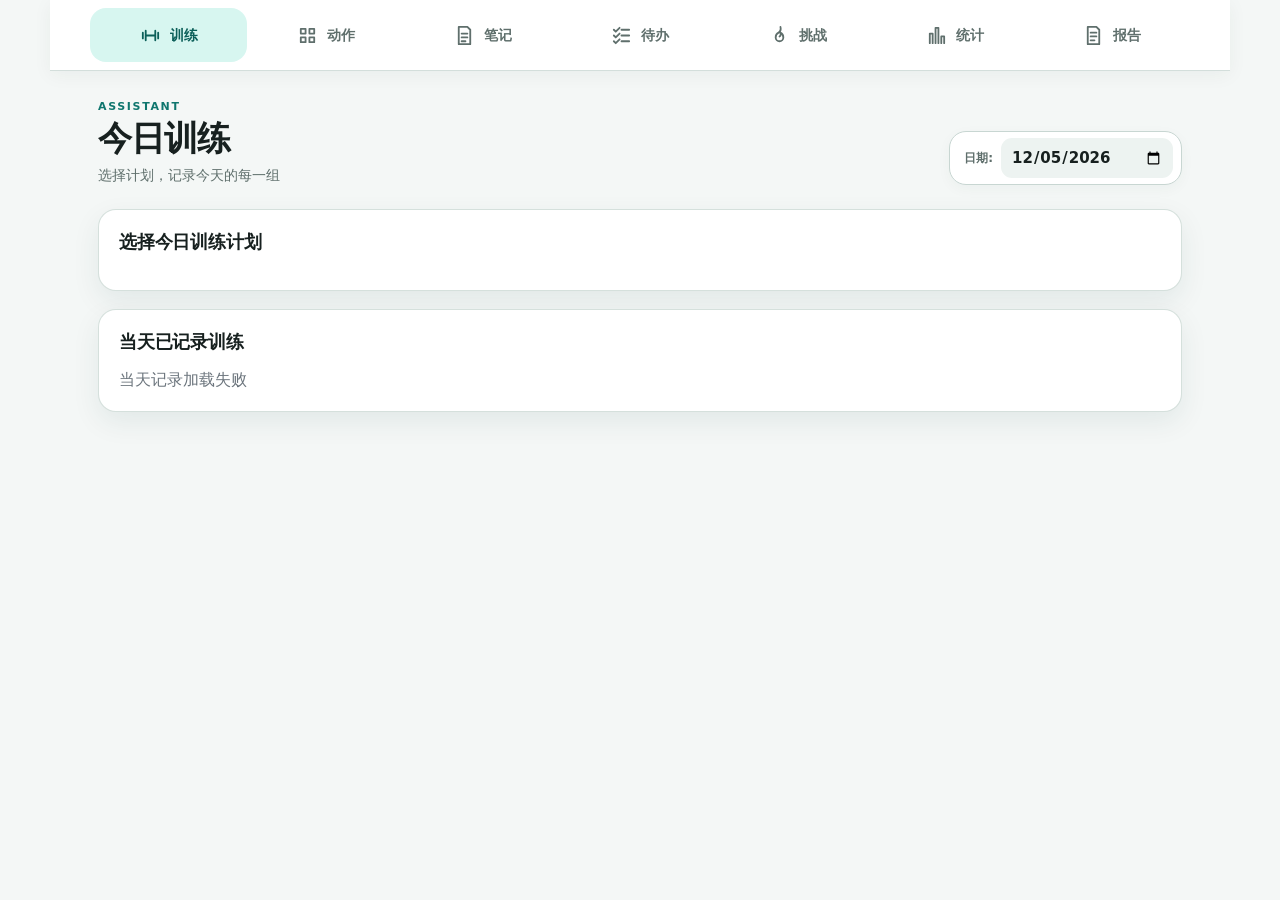
==== commit 75982110: "refactor: rebrand app runtime as assistant" ====
--- a/backend/frontend/index.html
+++ b/backend/frontend/index.html
@@ -5,7 +5,7 @@
     <meta name="viewport" content="width=device-width, initial-scale=1.0, viewport-fit=cover">
     <meta name="theme-color" content="#0f766e">
     <meta name="color-scheme" content="light">
-    <title>健身记录</title>
+    <title>助手</title>
     <link rel="stylesheet" href="styles.css">
     <link rel="stylesheet" href="app-theme.css">
 </head>
@@ -53,7 +53,7 @@
         <div id="page-training" class="page active">
             <div class="header">
                 <div class="header-title">
-                    <span class="header-kicker">FITNESS</span>
+                    <span class="header-kicker">ASSISTANT</span>
                     <h1>今日训练</h1>
                     <p>选择计划，记录今天的每一组</p>
                 </div>
@@ -262,21 +262,17 @@
                 <div class="header-title">
                     <span class="header-kicker">数据洞察</span>
                     <h1>统计分析</h1>
-                    <p>查看趋势、强度与完成情况</p>
+                    <p>查看每个动作及整个周期的综合进展</p>
                 </div>
                 <div class="date-display">
                     <label>统计周期:</label>
                     <select id="stats-period">
                         <option value="7">最近7天</option>
-                        <option value="30" selected>最近30天</option>
+                        <option value="28" selected>最近28天</option>
+                        <option value="56">最近56天</option>
                         <option value="90">最近90天</option>
                         <option value="180">最近半年</option>
                         <option value="365">最近一年</option>
-                    </select>
-                    <label>指数分位:</label>
-                    <select id="stats-percentile">
-                        <option value="95" selected>P95</option>
-                        <option value="99">P99</option>
                     </select>
                 </div>
             </div>
@@ -302,8 +298,19 @@
             </div>
 
             <div class="stats-dashboard">
-                <!-- 动态加载总体统计和最佳表现 -->
-            </div>
+                <!-- 动态加载周期综合进展 -->
+            </div>
+
+            <section id="progress-exercise-section" class="stats-section progress-exercise-section" hidden>
+                <div class="section-title-row">
+                    <div>
+                        <h2>动作综合进展</h2>
+                        <p class="section-subtitle">每个动作只展示容量与最佳表现合成后的进展百分比</p>
+                    </div>
+                    <span id="progress-exercise-count" class="todo-summary">0 个</span>
+                </div>
+                <div id="progress-exercise-list" class="progress-exercise-list"></div>
+            </section>
 
             <div id="exercise-trend-section" class="stats-section" style="display: none;">
                 <div class="section-title-row">
@@ -326,14 +333,14 @@
             </div>
 
             <div class="stats-section">
-                <h2>📋 当天明细</h2>
+                <h2>📋 当天动作进展</h2>
                 <div id="day-records" class="day-records">
-                    <p style="color: #6c757d;">点击日历中的日期查看当天明细</p>
+                    <p style="color: #6c757d;">点击有训练的日期查看当天所有动作的综合进展</p>
                 </div>
             </div>
 
             <div class="stats-actions">
-                <button class="btn btn-primary" onclick="exportStatsReport()">📥 导出统计报告</button>
+                <button class="btn btn-primary" onclick="exportStatsReport()">📥 导出进展报告</button>
                 <button class="btn btn-secondary" onclick="refreshStats()">🔄 刷新统计</button>
             </div>
         </div>
@@ -354,7 +361,7 @@
                     <div class="section-title-row">
                         <div>
                             <h2>报告文件</h2>
-                            <p class="section-subtitle">支持 .htm 和 .html</p>
+                            <p id="report-mode-hint" class="section-subtitle">支持 .htm 和 .html</p>
                         </div>
                         <span id="report-count" class="todo-summary">0 份</span>
                     </div>
@@ -363,7 +370,7 @@
                     </div>
                 </section>
 
-                <section class="report-viewer-panel" aria-label="报告内容">
+                <section id="report-viewer-panel" class="report-viewer-panel" aria-label="报告内容" hidden>
                     <div class="report-viewer-header">
                         <div>
                             <span class="header-kicker">当前报告</span>
@@ -424,7 +431,7 @@
 
     <!-- 添加动作组弹窗 -->
     <div id="group-modal" class="modal">
-        <div class="modal-content">
+        <div class="modal-content group-modal-content">
             <h2 id="group-modal-title">添加动作组</h2>
             <form id="group-form">
                 <div class="form-group">
@@ -432,7 +439,8 @@
                     <input type="text" id="group-form-name" required placeholder="如：胸肌训练" />
                 </div>
                 <div class="form-group">
-                    <label>选择动作</label>
+                    <label>选择动作与训练顺序</label>
+                    <p class="form-help">勾选后的动作会排在上方，可用箭头调整训练时的先后顺序。</p>
                     <div id="exercise-checkboxes" class="checkbox-list">
                         <!-- 动态加载动作复选框 -->
                     </div>
--- a/backend/frontend/app-theme.css
+++ b/backend/frontend/app-theme.css
@@ -228,6 +228,13 @@
     margin-top: 16px;
 }
 
+.report-list-row {
+    display: grid;
+    grid-template-columns: minmax(0, 1fr) auto;
+    align-items: stretch;
+    gap: 8px;
+}
+
 .report-list-item {
     width: 100%;
     min-height: 70px;
@@ -242,6 +249,27 @@
     color: var(--app-text);
     text-align: left;
     cursor: pointer;
+}
+
+.report-download-button {
+    min-width: 58px;
+    display: grid;
+    place-items: center;
+    padding: 0 12px;
+    border: 1px solid rgba(15, 118, 110, 0.22);
+    border-radius: 16px;
+    background: var(--app-primary-container);
+    color: var(--app-primary);
+    font-size: 13px;
+    font-weight: 700;
+    text-decoration: none;
+}
+
+.report-download-button:hover,
+.report-download-button:focus-visible {
+    border-color: var(--app-primary);
+    background: var(--app-primary);
+    color: white;
 }
 
 .report-list-item:hover,
@@ -294,6 +322,15 @@
     display: flex;
     min-width: 0;
     flex-direction: column;
+}
+
+.report-viewer-panel[hidden] {
+    display: none;
+}
+
+body:not(.is-android-app) .report-layout {
+    grid-template-columns: minmax(0, 1fr);
+    min-height: 0;
 }
 
 .report-viewer-header {
@@ -1586,6 +1623,120 @@
     padding: 20px;
 }
 
+.progress-exercise-section[hidden] {
+    display: none;
+}
+
+.progress-overall-card.improved {
+    border-color: #86efac;
+    background: linear-gradient(145deg, #f0fdf4, #dcfce7);
+}
+
+.progress-overall-card.declined {
+    border-color: #fecaca;
+    background: linear-gradient(145deg, #fff7f7, #fee2e2);
+}
+
+.progress-count-line {
+    display: flex;
+    flex-wrap: wrap;
+    gap: 8px;
+}
+
+.progress-count {
+    padding: 7px 10px;
+    border-radius: 999px;
+    background: var(--app-bg);
+    font-size: 12px;
+    font-weight: 800;
+}
+
+.progress-count.improved,
+.progress-exercise-result .improved,
+.day-progress-row .improved {
+    color: #15803d;
+}
+
+.progress-count.declined,
+.progress-exercise-result .declined,
+.day-progress-row .declined {
+    color: #b91c1c;
+}
+
+.progress-count.stable,
+.progress-exercise-result .stable,
+.day-progress-row .stable {
+    color: var(--app-text-soft);
+}
+
+.progress-exercise-list,
+.day-progress-list {
+    display: grid;
+    gap: 9px;
+    margin-top: 16px;
+}
+
+.progress-exercise-row,
+.day-progress-row {
+    min-height: 68px;
+    padding: 12px 14px;
+    display: flex;
+    align-items: center;
+    justify-content: space-between;
+    gap: 16px;
+    border: 1px solid var(--app-outline);
+    border-radius: 14px;
+    background: var(--app-bg);
+}
+
+.progress-exercise-row.declined,
+.day-progress-row.declined {
+    border-left: 4px solid #dc2626;
+}
+
+.progress-exercise-row.improved,
+.day-progress-row.improved {
+    border-left: 4px solid #16a34a;
+}
+
+.progress-exercise-copy,
+.progress-exercise-result,
+.day-progress-row > div {
+    min-width: 0;
+}
+
+.progress-exercise-copy strong,
+.progress-exercise-copy small,
+.progress-exercise-result strong,
+.progress-exercise-result small,
+.day-progress-row strong,
+.day-progress-row small {
+    display: block;
+}
+
+.progress-exercise-copy small,
+.progress-exercise-result small,
+.day-progress-row small {
+    margin-top: 4px;
+    color: var(--app-text-soft);
+    font-size: 12px;
+}
+
+.progress-exercise-result,
+.day-progress-row > div:last-child {
+    flex: 0 0 auto;
+    text-align: right;
+}
+
+.progress-exercise-result > strong,
+.day-progress-row > div:last-child > strong {
+    font-size: 20px;
+}
+
+.day-records-header p {
+    color: var(--app-text-soft);
+}
+
 .stats-row {
     display: grid;
     grid-template-columns: 1fr 1fr;
@@ -1848,6 +1999,109 @@
     gap: 10px;
     border-radius: 10px;
     color: var(--app-text);
+}
+
+.group-modal-content {
+    max-width: 620px;
+}
+
+.form-help {
+    margin: -2px 0 9px;
+    color: var(--app-text-soft);
+    font-size: 12px;
+    line-height: 1.5;
+}
+
+.group-exercise-row {
+    min-height: 56px;
+    padding: 5px 6px;
+    display: grid;
+    grid-template-columns: minmax(0, 1fr) auto;
+    align-items: center;
+    gap: 8px;
+    border: 1px solid transparent;
+    border-radius: 12px;
+    background: var(--app-surface);
+}
+
+.group-exercise-row.selected {
+    border-color: rgba(15, 118, 110, 0.25);
+    background: var(--app-primary-container);
+}
+
+.group-exercise-select {
+    min-width: 0;
+    margin: 0 !important;
+    padding: 5px !important;
+    display: grid !important;
+    grid-template-columns: 23px 25px minmax(0, 1fr);
+    gap: 9px !important;
+}
+
+.group-exercise-order-index {
+    display: grid;
+    place-items: center;
+    width: 25px;
+    height: 25px;
+    border-radius: 999px;
+    background: var(--app-surface-3);
+    color: var(--app-text-soft);
+    font-size: 12px;
+    font-weight: 800;
+}
+
+.group-exercise-row.selected .group-exercise-order-index {
+    background: var(--app-primary);
+    color: white;
+}
+
+.group-exercise-copy {
+    min-width: 0;
+}
+
+.group-exercise-copy strong,
+.group-exercise-copy small {
+    display: block;
+    overflow: hidden;
+    text-overflow: ellipsis;
+    white-space: nowrap;
+}
+
+.group-exercise-copy strong {
+    color: var(--app-text);
+    font-size: 14px;
+}
+
+.group-exercise-copy small {
+    margin-top: 3px;
+    color: var(--app-text-soft);
+    font-size: 11px;
+}
+
+.group-exercise-order-actions {
+    display: flex;
+    gap: 5px;
+}
+
+.group-exercise-order-actions[hidden] {
+    display: none;
+}
+
+.group-exercise-move {
+    width: 38px;
+    height: 38px;
+    padding: 0;
+    border: 1px solid rgba(15, 118, 110, 0.2);
+    border-radius: 11px;
+    background: var(--app-surface);
+    color: var(--app-primary);
+    font-size: 20px;
+    font-weight: 800;
+}
+
+.group-exercise-move:disabled {
+    cursor: default;
+    opacity: 0.3;
 }
 
 .form-actions {
